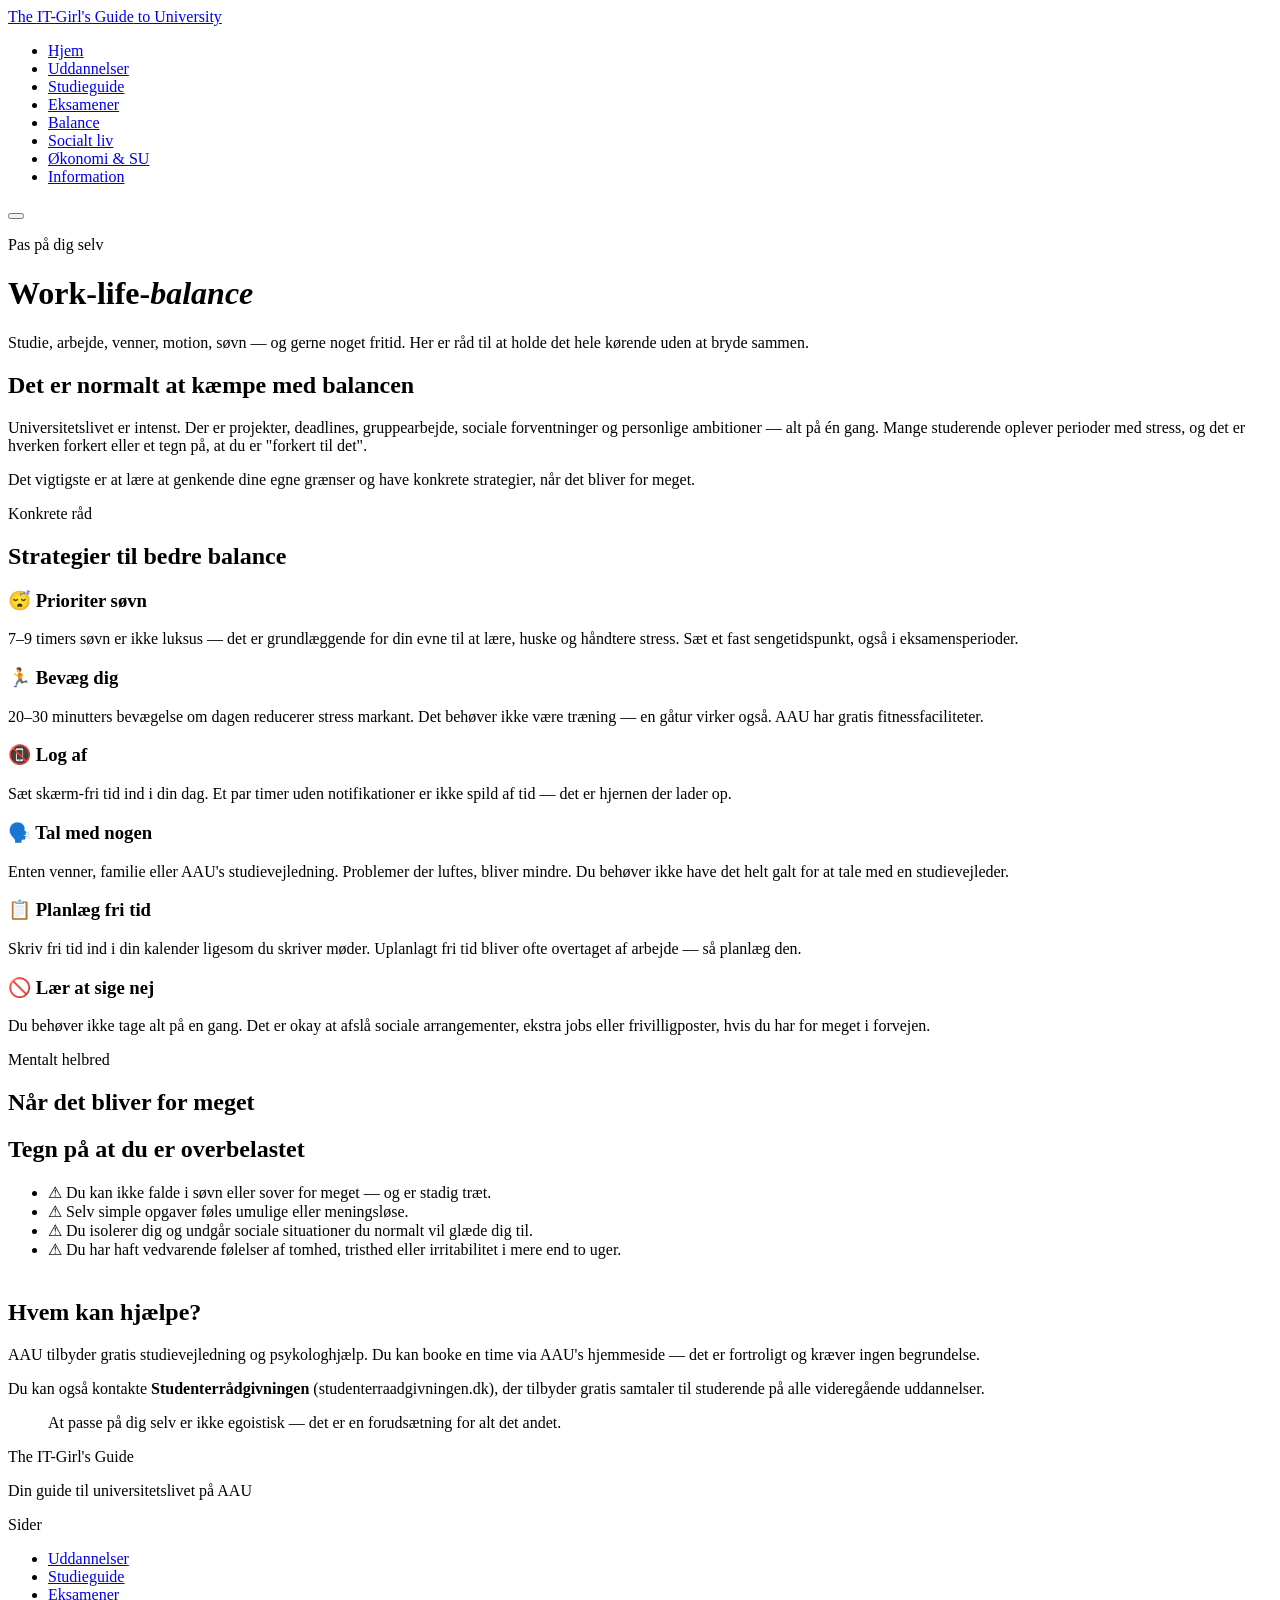
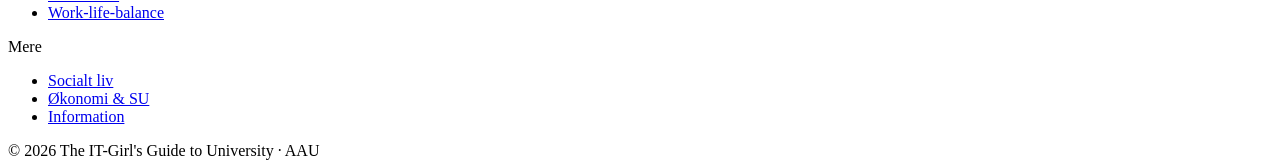
==== balance.html @ a42a9e73 "Tilføj alle 8 HTML-sider Tilføjer forsiden og alle undersider til IT-Girl's Guide projektet. CSS-fi" ====
<!DOCTYPE html>
<html lang="da">
<head>
  <meta charset="UTF-8" />
  <meta name="viewport" content="width=device-width, initial-scale=1.0" />
  <title>Work-Life-Balance – The IT-Girl's Guide</title>
  <link rel="stylesheet" href="css/global.css" />
  <link rel="stylesheet" href="css/theme.css" />
</head>
<body>

  <nav class="navbar">
    <a href="index.html" class="navbar__logo">
      The <span>IT-Girl's Guide</span> to University
    </a>
    <ul class="navbar__menu" id="navMenu">
      <li><a href="index.html">Hjem</a></li>
      <li><a href="educations.html">Uddannelser</a></li>
      <li><a href="study-tips.html">Studieguide</a></li>
      <li><a href="exams.html">Eksamener</a></li>
      <li><a href="balance.html" class="active">Balance</a></li>
      <li><a href="social-life.html">Socialt liv</a></li>
      <li><a href="economy.html">Økonomi & SU</a></li>
      <li><a href="information.html">Information</a></li>
    </ul>
    <button class="navbar__hamburger" id="hamburger" aria-label="Åbn menu">
      <span></span><span></span><span></span>
    </button>
  </nav>

  <div class="page-wrapper">

    <header class="page-header page-header--dark">
      <p class="page-header__eyebrow">Pas på dig selv</p>
      <h1 class="page-header__title">Work-life-<em>balance</em></h1>
      <p class="page-header__text">
        Studie, arbejde, venner, motion, søvn — og gerne noget fritid. Her er råd til at holde det hele kørende uden at bryde sammen.
      </p>
    </header>

    <!-- INTRO -->
    <section class="section section--light">
      <div class="content-block">
        <h2>Det er normalt at kæmpe med balancen</h2>
        <p>
          Universitetslivet er intenst. Der er projekter, deadlines, gruppearbejde, sociale forventninger og personlige ambitioner — alt på én gang. Mange studerende oplever perioder med stress, og det er hverken forkert eller et tegn på, at du er "forkert til det".
        </p>
        <p>
          Det vigtigste er at lære at genkende dine egne grænser og have konkrete strategier, når det bliver for meget.
        </p>
      </div>
    </section>

    <!-- STRATEGIER -->
    <section class="section">
      <div class="section__header">
        <p class="section__eyebrow">Konkrete råd</p>
        <h2 class="section__title">Strategier til bedre balance</h2>
      </div>
      <div class="info-grid">
        <div class="info-card">
          <h3>😴 Prioriter søvn</h3>
          <p>7–9 timers søvn er ikke luksus — det er grundlæggende for din evne til at lære, huske og håndtere stress. Sæt et fast sengetidspunkt, også i eksamensperioder.</p>
        </div>
        <div class="info-card">
          <h3>🏃 Bevæg dig</h3>
          <p>20–30 minutters bevægelse om dagen reducerer stress markant. Det behøver ikke være træning — en gåtur virker også. AAU har gratis fitnessfaciliteter.</p>
        </div>
        <div class="info-card">
          <h3>📵 Log af</h3>
          <p>Sæt skærm-fri tid ind i din dag. Et par timer uden notifikationer er ikke spild af tid — det er hjernen der lader op.</p>
        </div>
        <div class="info-card">
          <h3>🗣️ Tal med nogen</h3>
          <p>Enten venner, familie eller AAU's studievejledning. Problemer der luftes, bliver mindre. Du behøver ikke have det helt galt for at tale med en studievejleder.</p>
        </div>
        <div class="info-card">
          <h3>📋 Planlæg fri tid</h3>
          <p>Skriv fri tid ind i din kalender ligesom du skriver møder. Uplanlagt fri tid bliver ofte overtaget af arbejde — så planlæg den.</p>
        </div>
        <div class="info-card">
          <h3>🚫 Lær at sige nej</h3>
          <p>Du behøver ikke tage alt på en gang. Det er okay at afslå sociale arrangementer, ekstra jobs eller frivilligposter, hvis du har for meget i forvejen.</p>
        </div>
      </div>
    </section>

    <!-- MENTALT HELBRED -->
    <section class="section section--light">
      <div class="section__header">
        <p class="section__eyebrow">Mentalt helbred</p>
        <h2 class="section__title">Når det bliver for meget</h2>
      </div>
      <div class="content-block" style="padding-top: 0; margin-top: 0;">
        <h2>Tegn på at du er overbelastet</h2>
        <ul class="tip-list">
          <li>
            <span class="tip-number">⚠</span>
            <span class="tip-text">Du kan ikke falde i søvn eller sover for meget — og er stadig træt.</span>
          </li>
          <li>
            <span class="tip-number">⚠</span>
            <span class="tip-text">Selv simple opgaver føles umulige eller meningsløse.</span>
          </li>
          <li>
            <span class="tip-number">⚠</span>
            <span class="tip-text">Du isolerer dig og undgår sociale situationer du normalt vil glæde dig til.</span>
          </li>
          <li>
            <span class="tip-number">⚠</span>
            <span class="tip-text">Du har haft vedvarende følelser af tomhed, tristhed eller irritabilitet i mere end to uger.</span>
          </li>
        </ul>

        <h2 style="margin-top: 2.5rem;">Hvem kan hjælpe?</h2>
        <p>AAU tilbyder gratis studievejledning og psykologhjælp. Du kan booke en time via AAU's hjemmeside — det er fortroligt og kræver ingen begrundelse.</p>
        <p>Du kan også kontakte <strong>Studenterrådgivningen</strong> (studenterraadgivningen.dk), der tilbyder gratis samtaler til studerende på alle videregående uddannelser.</p>
      </div>
    </section>

    <!-- QUOTE -->
    <section class="quote-section">
      <blockquote>
        At passe på dig selv er ikke egoistisk — det er en forudsætning for alt det andet.
      </blockquote>
    </section>

    <footer class="footer">
      <div>
        <div class="footer__brand">The IT-Girl's Guide</div>
        <p class="footer__tagline">Din guide til universitetslivet på AAU</p>
      </div>
      <div>
        <p class="footer__heading">Sider</p>
        <ul class="footer__links">
          <li><a href="educations.html">Uddannelser</a></li>
          <li><a href="study-tips.html">Studieguide</a></li>
          <li><a href="exams.html">Eksamener</a></li>
          <li><a href="balance.html">Work-life-balance</a></li>
        </ul>
      </div>
      <div>
        <p class="footer__heading">Mere</p>
        <ul class="footer__links">
          <li><a href="social-life.html">Socialt liv</a></li>
          <li><a href="economy.html">Økonomi & SU</a></li>
          <li><a href="information.html">Information</a></li>
        </ul>
      </div>
    </footer>
    <div class="footer__bottom">© 2026 The IT-Girl's Guide to University · AAU</div>

  </div>

  <script>
    document.getElementById('hamburger').addEventListener('click', function() {
      document.getElementById('navMenu').classList.toggle('is-open');
    });
  </script>
</body>
</html>
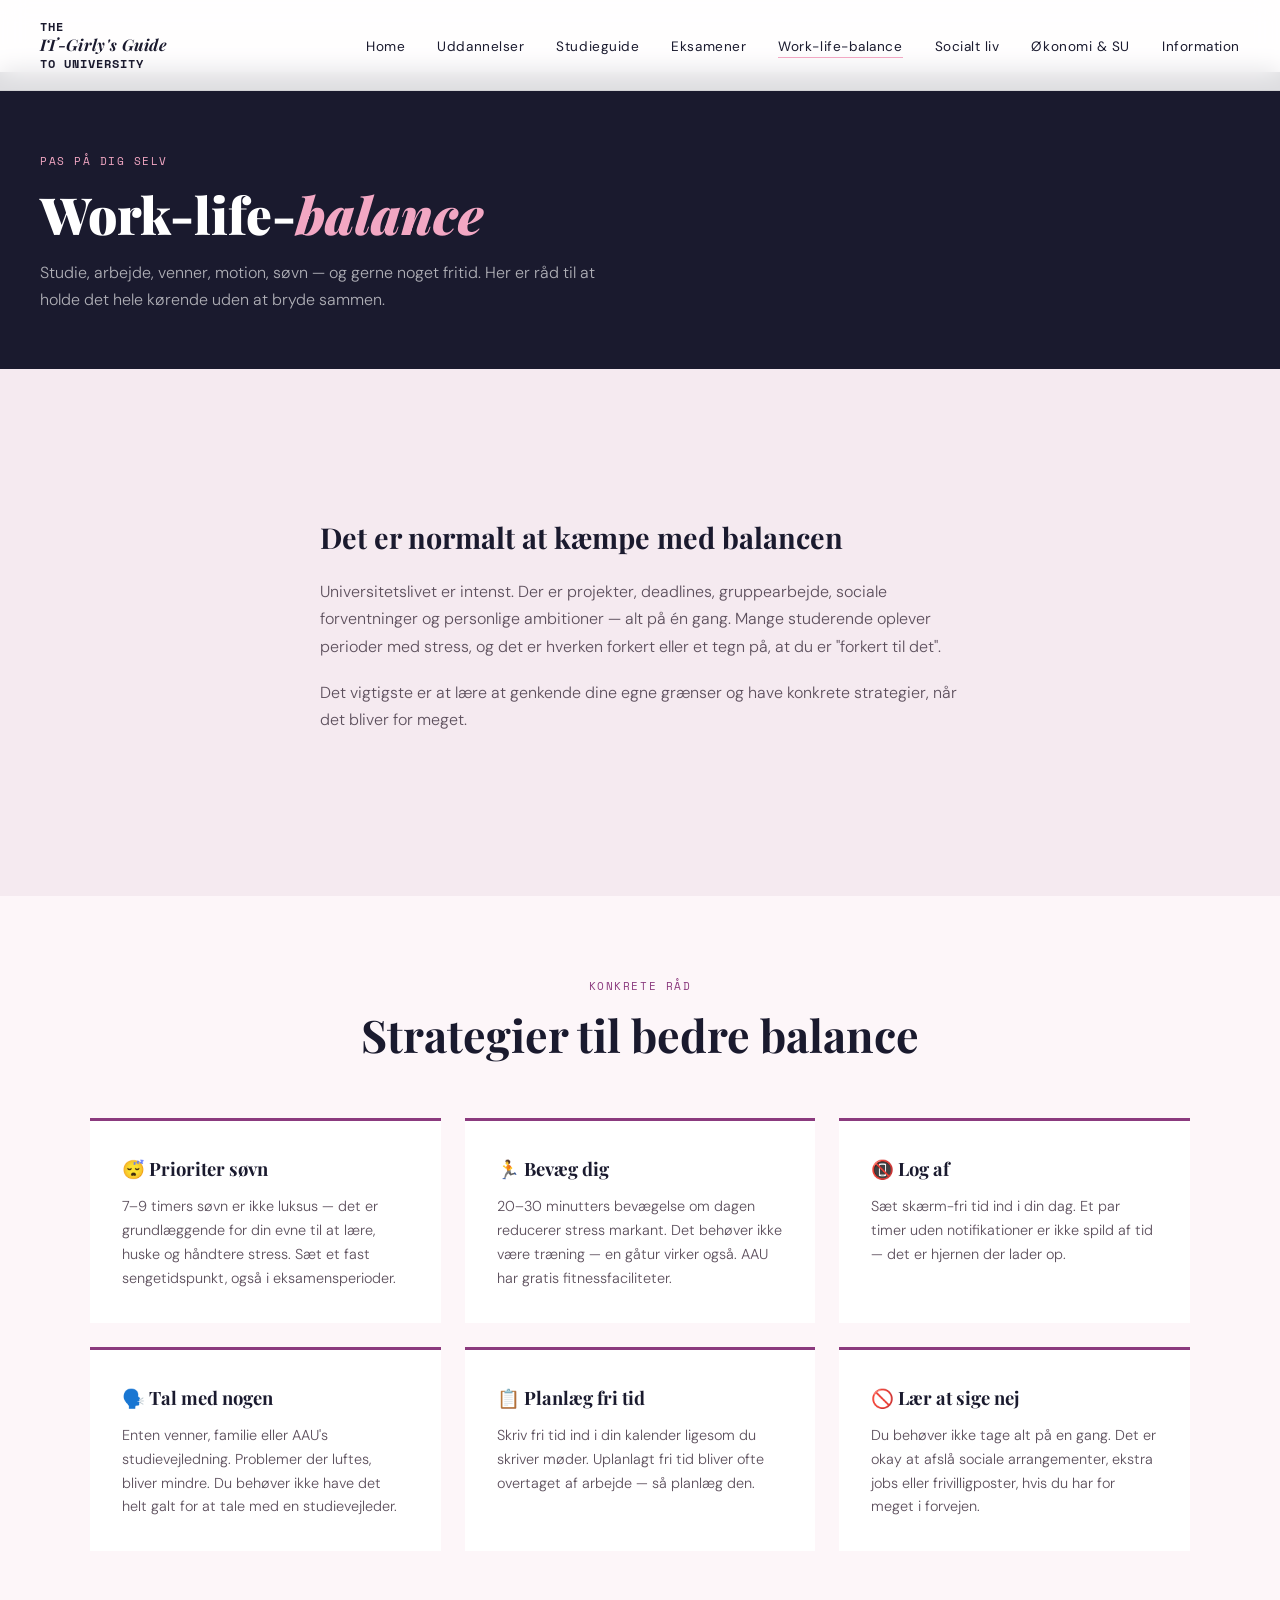
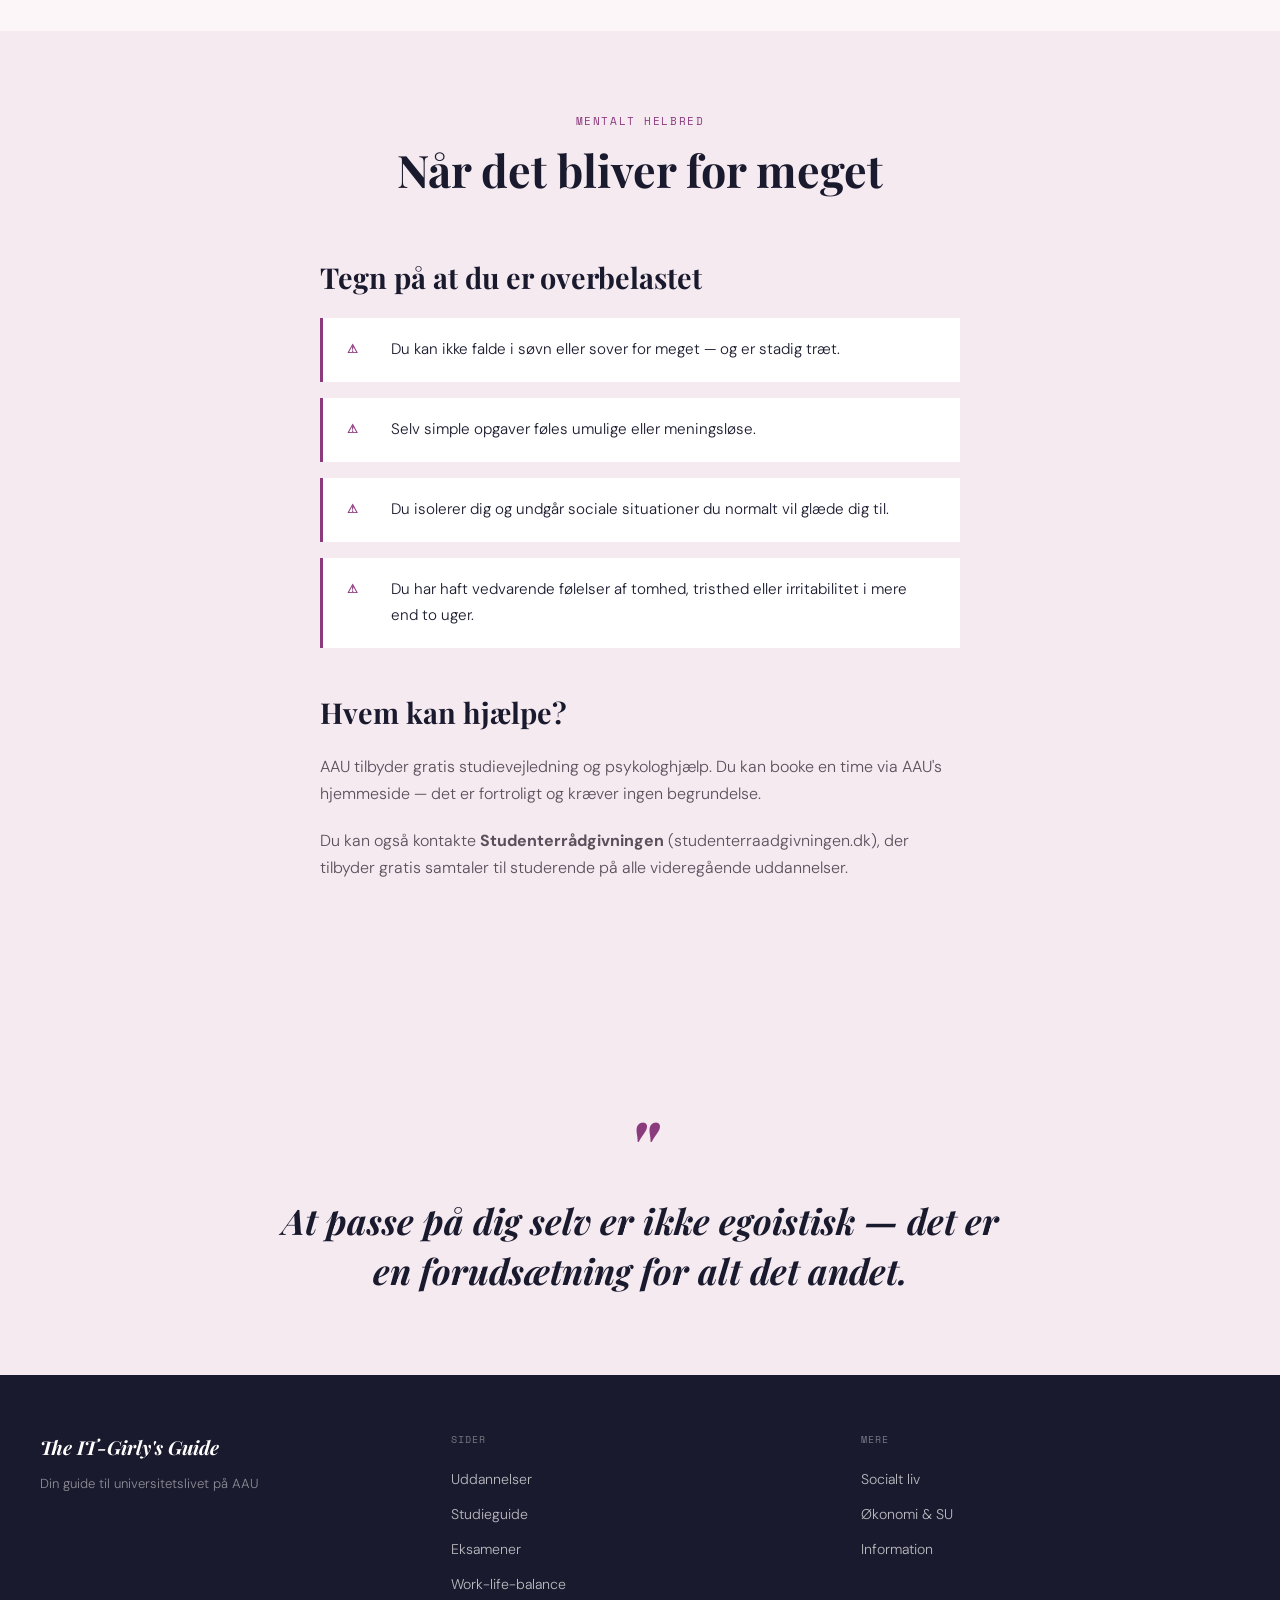
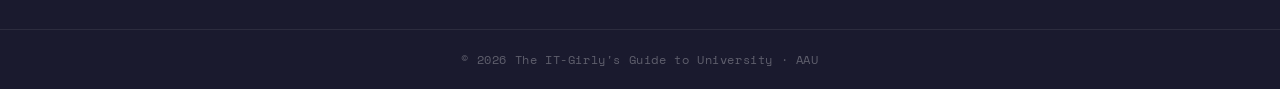
==== commit 8ec705bd: "Update balance.html" ====
--- a/balance.html
+++ b/balance.html
@@ -3,7 +3,7 @@
 <head>
   <meta charset="UTF-8" />
   <meta name="viewport" content="width=device-width, initial-scale=1.0" />
-  <title>Work-Life-Balance – The IT-Girl's Guide</title>
+  <title>Work-Life-Balance – The IT-Girly's Guide</title>
   <link rel="stylesheet" href="css/global.css" />
   <link rel="stylesheet" href="css/theme.css" />
 </head>
@@ -11,14 +11,14 @@
 
   <nav class="navbar">
     <a href="index.html" class="navbar__logo">
-      The <span>IT-Girl's Guide</span> to University
+      The <span>IT-Girly's Guide</span> to University
     </a>
     <ul class="navbar__menu" id="navMenu">
-      <li><a href="index.html">Hjem</a></li>
+      <li><a href="index.html">Home</a></li>
       <li><a href="educations.html">Uddannelser</a></li>
       <li><a href="study-tips.html">Studieguide</a></li>
       <li><a href="exams.html">Eksamener</a></li>
-      <li><a href="balance.html" class="active">Balance</a></li>
+      <li><a href="balance.html" class="active">Work-life-balance</a></li>
       <li><a href="social-life.html">Socialt liv</a></li>
       <li><a href="economy.html">Økonomi & SU</a></li>
       <li><a href="information.html">Information</a></li>
@@ -127,7 +127,7 @@
 
     <footer class="footer">
       <div>
-        <div class="footer__brand">The IT-Girl's Guide</div>
+        <div class="footer__brand">The IT-Girly's Guide</div>
         <p class="footer__tagline">Din guide til universitetslivet på AAU</p>
       </div>
       <div>
@@ -148,7 +148,7 @@
         </ul>
       </div>
     </footer>
-    <div class="footer__bottom">© 2026 The IT-Girl's Guide to University · AAU</div>
+    <div class="footer__bottom">© 2026 The IT-Girly's Guide to University · AAU</div>
 
   </div>
 
--- a/css/global.css
+++ b/css/global.css
@@ -0,0 +1,601 @@
+/* ============================================
+   GLOBAL.CSS â€“ Layout, Navigation, Structure
+   IT-Girl's Guide to University
+   ============================================ */
+
+@import url('https://fonts.googleapis.com/css2?family=Playfair+Display:ital,wght@0,700;0,900;1,700&family=DM+Sans:wght@300;400;500&family=Space+Mono:wght@400;700&display=swap');
+
+/* ---------- CSS Reset ---------- */
+*, *::before, *::after {
+  box-sizing: border-box;
+  margin: 0;
+  padding: 0;
+}
+
+html {
+  scroll-behavior: smooth;
+}
+
+body {
+  font-family: 'DM Sans', sans-serif;
+  font-weight: 300;
+  line-height: 1.7;
+  color: var(--color-dark);
+  background-color: var(--color-bg);
+  overflow-x: hidden;
+}
+
+img {
+  max-width: 100%;
+  display: block;
+}
+
+a {
+  text-decoration: none;
+  color: inherit;
+}
+
+ul {
+  list-style: none;
+}
+
+/* ---------- NAVIGATION ---------- */
+.navbar {
+  position: fixed;
+  top: 0;
+  left: 0;
+  width: 100%;
+  z-index: 1000;
+  display: flex;
+  justify-content: space-between;
+  align-items: center;
+  padding: 1.2rem 2.5rem;
+  background: rgba(255, 255, 255, 0.85);
+  backdrop-filter: blur(12px);
+  -webkit-backdrop-filter: blur(12px);
+  border-bottom: 1px solid rgba(0,0,0,0.06);
+  transition: background 0.3s ease;
+}
+
+.navbar__logo {
+  font-family: 'Space Mono', monospace;
+  font-size: 0.75rem;
+  font-weight: 700;
+  letter-spacing: 0.08em;
+  text-transform: uppercase;
+  color: var(--color-dark);
+  line-height: 1.3;
+  max-width: 160px;
+}
+
+.navbar__logo span {
+  display: block;
+  font-style: italic;
+  font-family: 'Playfair Display', serif;
+  font-size: 1rem;
+  font-weight: 700;
+  letter-spacing: 0.02em;
+  text-transform: none;
+}
+
+.navbar__menu {
+  display: flex;
+  gap: 2rem;
+  align-items: center;
+}
+
+.navbar__menu a {
+  font-family: 'DM Sans', sans-serif;
+  font-size: 0.85rem;
+  font-weight: 400;
+  letter-spacing: 0.04em;
+  color: var(--color-dark);
+  transition: color 0.2s ease;
+  position: relative;
+}
+
+.navbar__menu a::after {
+  content: '';
+  position: absolute;
+  bottom: -3px;
+  left: 0;
+  width: 0;
+  height: 1px;
+  background: var(--color-accent);
+  transition: width 0.25s ease;
+}
+
+.navbar__menu a:hover::after,
+.navbar__menu a.active::after {
+  width: 100%;
+}
+
+.navbar__menu a:hover {
+  color: var(--color-accent-dark);
+}
+
+/* Hamburger â€“ mobil */
+.navbar__hamburger {
+  display: none;
+  flex-direction: column;
+  gap: 5px;
+  cursor: pointer;
+  background: none;
+  border: none;
+  padding: 4px;
+}
+
+.navbar__hamburger span {
+  display: block;
+  width: 24px;
+  height: 2px;
+  background: var(--color-dark);
+  transition: all 0.3s ease;
+}
+
+/* ---------- PAGE WRAPPER ---------- */
+.page-wrapper {
+  padding-top: 72px; /* hÃ¸jde af navbar */
+}
+
+/* ---------- HERO SECTION ---------- */
+.hero {
+  min-height: 90vh;
+  display: grid;
+  grid-template-columns: 1fr 1fr;
+  align-items: center;
+  padding: 5rem 2.5rem 4rem;
+  gap: 3rem;
+}
+
+.hero__content {
+  max-width: 540px;
+}
+
+.hero__eyebrow {
+  font-family: 'Space Mono', monospace;
+  font-size: 0.7rem;
+  letter-spacing: 0.12em;
+  text-transform: uppercase;
+  color: var(--color-accent-dark);
+  margin-bottom: 1.2rem;
+}
+
+.hero__title {
+  font-family: 'Playfair Display', serif;
+  font-size: clamp(2.8rem, 5vw, 4.5rem);
+  font-weight: 900;
+  line-height: 1.1;
+  color: var(--color-dark);
+  margin-bottom: 1.5rem;
+}
+
+.hero__title em {
+  font-style: italic;
+  color: var(--color-accent-dark);
+}
+
+.hero__text {
+  font-size: 1rem;
+  color: var(--color-text-muted);
+  margin-bottom: 2.5rem;
+  max-width: 420px;
+}
+
+.hero__image {
+  position: relative;
+  display: flex;
+  justify-content: center;
+  align-items: center;
+}
+
+/* ---------- SECTION LAYOUTS ---------- */
+.section {
+  padding: 5rem 2.5rem;
+}
+
+.section--light {
+  background: var(--color-bg-light);
+}
+
+.section--dark {
+  background: var(--color-dark);
+  color: white;
+}
+
+.section--accent {
+  background: var(--color-accent);
+}
+
+.section__header {
+  text-align: center;
+  margin-bottom: 3.5rem;
+}
+
+.section__eyebrow {
+  font-family: 'Space Mono', monospace;
+  font-size: 0.7rem;
+  letter-spacing: 0.14em;
+  text-transform: uppercase;
+  color: var(--color-accent-dark);
+  margin-bottom: 0.8rem;
+}
+
+.section--dark .section__eyebrow {
+  color: var(--color-accent);
+}
+
+.section__title {
+  font-family: 'Playfair Display', serif;
+  font-size: clamp(2rem, 3.5vw, 3rem);
+  font-weight: 700;
+  line-height: 1.2;
+}
+
+.section__subtitle {
+  margin-top: 0.8rem;
+  color: var(--color-text-muted);
+  font-size: 1rem;
+  max-width: 560px;
+  margin-inline: auto;
+}
+
+.section--dark .section__subtitle {
+  color: rgba(255,255,255,0.65);
+}
+
+/* ---------- CARDS GRID ---------- */
+.cards-grid {
+  display: grid;
+  grid-template-columns: repeat(3, 1fr);
+  gap: 1.5rem;
+  max-width: 1100px;
+  margin: 0 auto;
+}
+
+.card {
+  background: white;
+  border-radius: 2px;
+  overflow: hidden;
+  transition: transform 0.25s ease, box-shadow 0.25s ease;
+}
+
+.card:hover {
+  transform: translateY(-5px);
+  box-shadow: 0 16px 40px rgba(0,0,0,0.1);
+}
+
+.card__image {
+  width: 100%;
+  aspect-ratio: 4/3;
+  object-fit: cover;
+  background: var(--color-bg-light);
+}
+
+.card__body {
+  padding: 1.4rem;
+}
+
+.card__title {
+  font-family: 'Playfair Display', serif;
+  font-size: 1.1rem;
+  font-weight: 700;
+  margin-bottom: 0.6rem;
+  color: var(--color-dark);
+}
+
+.card__text {
+  font-size: 0.88rem;
+  color: var(--color-text-muted);
+  line-height: 1.6;
+  margin-bottom: 1.2rem;
+}
+
+/* ---------- SPLIT SECTION ---------- */
+.split-section {
+  display: grid;
+  grid-template-columns: 1fr 1fr;
+  min-height: 500px;
+}
+
+.split-section__text {
+  padding: 5rem 4rem;
+  display: flex;
+  flex-direction: column;
+  justify-content: center;
+}
+
+.split-section__image {
+  background: var(--color-bg-light);
+  overflow: hidden;
+}
+
+.split-section__image img {
+  width: 100%;
+  height: 100%;
+  object-fit: cover;
+}
+
+/* ---------- CONTENT SECTION (undersider) ---------- */
+.content-block {
+  max-width: 720px;
+  margin: 0 auto;
+  padding: 4rem 2.5rem;
+}
+
+.content-block h2 {
+  font-family: 'Playfair Display', serif;
+  font-size: 1.8rem;
+  font-weight: 700;
+  margin-bottom: 1rem;
+  color: var(--color-dark);
+}
+
+.content-block p {
+  color: var(--color-text-muted);
+  margin-bottom: 1.2rem;
+}
+
+/* ---------- TIP LIST ---------- */
+.tip-list {
+  list-style: none;
+  display: flex;
+  flex-direction: column;
+  gap: 1rem;
+}
+
+.tip-list li {
+  display: flex;
+  gap: 1rem;
+  align-items: flex-start;
+  padding: 1.2rem 1.5rem;
+  background: white;
+  border-left: 3px solid var(--color-accent-dark);
+}
+
+.tip-list li .tip-number {
+  font-family: 'Space Mono', monospace;
+  font-size: 0.75rem;
+  font-weight: 700;
+  color: var(--color-accent-dark);
+  min-width: 28px;
+  margin-top: 2px;
+}
+
+.tip-list li .tip-text {
+  font-size: 0.95rem;
+  color: var(--color-dark);
+}
+
+/* ---------- INFO CARDS GRID (undersider) ---------- */
+.info-grid {
+  display: grid;
+  grid-template-columns: repeat(auto-fit, minmax(280px, 1fr));
+  gap: 1.5rem;
+  max-width: 1100px;
+  margin: 0 auto;
+}
+
+.info-card {
+  padding: 2rem;
+  background: white;
+  border-top: 3px solid var(--color-accent-dark);
+}
+
+.info-card h3 {
+  font-family: 'Playfair Display', serif;
+  font-size: 1.15rem;
+  font-weight: 700;
+  margin-bottom: 0.7rem;
+  color: var(--color-dark);
+}
+
+.info-card p {
+  font-size: 0.9rem;
+  color: var(--color-text-muted);
+  line-height: 1.65;
+}
+
+/* ---------- BUTTONS ---------- */
+.btn {
+  display: inline-block;
+  padding: 0.85rem 2.2rem;
+  font-family: 'DM Sans', sans-serif;
+  font-size: 0.85rem;
+  font-weight: 500;
+  letter-spacing: 0.04em;
+  cursor: pointer;
+  border: none;
+  transition: all 0.22s ease;
+  text-decoration: none;
+}
+
+.btn--dark {
+  background: var(--color-dark);
+  color: white;
+}
+
+.btn--dark:hover {
+  background: #1a1a2e;
+  transform: translateY(-1px);
+}
+
+.btn--outline {
+  background: transparent;
+  color: var(--color-dark);
+  border: 1.5px solid var(--color-dark);
+}
+
+.btn--outline:hover {
+  background: var(--color-dark);
+  color: white;
+}
+
+.btn--accent {
+  background: var(--color-accent-dark);
+  color: white;
+}
+
+.btn--accent:hover {
+  filter: brightness(1.1);
+  transform: translateY(-1px);
+}
+
+/* ---------- FOOTER ---------- */
+.footer {
+  background: var(--color-dark);
+  color: white;
+  padding: 3.5rem 2.5rem 2rem;
+  display: grid;
+  grid-template-columns: 1fr 1fr 1fr;
+  gap: 2rem;
+}
+
+.footer__brand {
+  font-family: 'Playfair Display', serif;
+  font-size: 1.2rem;
+  font-weight: 700;
+  font-style: italic;
+  margin-bottom: 0.6rem;
+}
+
+.footer__tagline {
+  font-size: 0.82rem;
+  color: rgba(255,255,255,0.5);
+}
+
+.footer__heading {
+  font-family: 'Space Mono', monospace;
+  font-size: 0.65rem;
+  letter-spacing: 0.1em;
+  text-transform: uppercase;
+  color: rgba(255,255,255,0.4);
+  margin-bottom: 1rem;
+}
+
+.footer__links {
+  display: flex;
+  flex-direction: column;
+  gap: 0.5rem;
+}
+
+.footer__links a {
+  font-size: 0.88rem;
+  color: rgba(255,255,255,0.7);
+  transition: color 0.2s ease;
+}
+
+.footer__links a:hover {
+  color: var(--color-accent);
+}
+
+.footer__bottom {
+  background: var(--color-dark);
+  border-top: 1px solid rgba(255,255,255,0.08);
+  text-align: center;
+  padding: 1.2rem 2.5rem;
+  font-size: 0.75rem;
+  color: rgba(255,255,255,0.3);
+  font-family: 'Space Mono', monospace;
+  letter-spacing: 0.05em;
+}
+
+/* ---------- PAGE HEADER (undersider) ---------- */
+.page-header {
+  padding: 5rem 2.5rem 3.5rem;
+  background: var(--color-dark);
+  color: white;
+}
+
+.page-header__eyebrow {
+  font-family: 'Space Mono', monospace;
+  font-size: 0.68rem;
+  letter-spacing: 0.14em;
+  text-transform: uppercase;
+  color: var(--color-accent);
+  margin-bottom: 1rem;
+}
+
+.page-header__title {
+  font-family: 'Playfair Display', serif;
+  font-size: clamp(2.2rem, 4vw, 3.5rem);
+  font-weight: 900;
+  line-height: 1.1;
+  margin-bottom: 1rem;
+}
+
+.page-header__title em {
+  font-style: italic;
+  color: var(--color-accent);
+}
+
+.page-header__text {
+  font-size: 1rem;
+  color: rgba(255,255,255,0.65);
+  max-width: 560px;
+}
+
+/* ---------- RESPONSIVE ---------- */
+@media (max-width: 900px) {
+  .hero {
+    grid-template-columns: 1fr;
+    min-height: auto;
+    padding: 4rem 1.5rem 3rem;
+  }
+  .hero__image { display: none; }
+
+  .cards-grid {
+    grid-template-columns: 1fr 1fr;
+  }
+
+  .split-section {
+    grid-template-columns: 1fr;
+  }
+
+  .split-section__image {
+    min-height: 280px;
+  }
+
+  .footer {
+    grid-template-columns: 1fr;
+  }
+}
+
+@media (max-width: 640px) {
+  .navbar__menu {
+    display: none;
+    flex-direction: column;
+    position: absolute;
+    top: 100%;
+    left: 0;
+    width: 100%;
+    background: white;
+    padding: 1.5rem 2.5rem;
+    border-bottom: 1px solid rgba(0,0,0,0.06);
+    gap: 1.2rem;
+  }
+
+  .navbar__menu.is-open {
+    display: flex;
+  }
+
+  .navbar__hamburger {
+    display: flex;
+  }
+
+  .cards-grid {
+    grid-template-columns: 1fr;
+  }
+
+  .section {
+    padding: 3.5rem 1.5rem;
+  }
+
+  .content-block {
+    padding: 3rem 1.5rem;
+  }
+
+  .split-section__text {
+    padding: 3rem 1.5rem;
+  }
+}
--- a/css/theme.css
+++ b/css/theme.css
@@ -0,0 +1,329 @@
+/* ============================================
+   THEME.CSS â€“ Farver, Typografi, Visuel Identitet
+   IT-Girl's Guide to University
+   ============================================ */
+
+/* ---------- CSS Variabler / Color Palette ---------- */
+:root {
+  /* PrimÃ¦re farver */
+  --color-bg:           #fdf6f9;       /* Meget lys blush â€“ sidens baggrund */
+  --color-bg-light:     #f5eaf0;       /* Lys rosa sektion */
+  --color-dark:         #1a1a2e;       /* Navy/mÃ¸rk â€“ tekst og footer */
+
+  /* Accent â€“ lilla/pink */
+  --color-accent:       #f2a7c3;       /* Lys pink â€“ highlights */
+  --color-accent-mid:   #c97fb5;       /* Medium lilla-pink */
+  --color-accent-dark:  #8b3a7e;       /* Dyb lilla â€“ CTA, links, borders */
+
+  /* Tekst */
+  --color-text-muted:   #5c4f5c;       /* BlÃ¸d lilla-grÃ¥ til brÃ¸dtekst */
+
+  /* Ekstra */
+  --color-white:        #ffffff;
+  --color-star:         #f2a7c3;
+}
+
+/* ---------- Forside-specifik Hero styling ---------- */
+.hero--home {
+  background: var(--color-bg);
+  position: relative;
+  overflow: hidden;
+}
+
+/* Subtil grid-baggrund som i Figma-designet */
+.hero--home::before {
+  content: '';
+  position: absolute;
+  inset: 0;
+  background-image:
+    linear-gradient(rgba(194, 127, 181, 0.07) 1px, transparent 1px),
+    linear-gradient(90deg, rgba(194, 127, 181, 0.07) 1px, transparent 1px);
+  background-size: 32px 32px;
+  pointer-events: none;
+}
+
+/* BlÃ¸d lysblob bag hero-tekst */
+.hero--home::after {
+  content: '';
+  position: absolute;
+  top: -10%;
+  right: -5%;
+  width: 55%;
+  height: 80%;
+  background: radial-gradient(ellipse at center, rgba(242,167,195,0.35) 0%, transparent 70%);
+  pointer-events: none;
+}
+
+/* ---------- Floating stjerner-dekoration ---------- */
+.hero__stars {
+  position: relative;
+  width: 100%;
+  height: 100%;
+  min-height: 400px;
+}
+ 
+.star {
+  position: absolute;
+  border-radius: 50%;
+  animation: float 4s ease-in-out infinite;
+}
+ 
+.star--1  { width: 60px;  height: 60px;  top: 10%; right: 15%; background: var(--color-accent);     animation-delay: 0s;    opacity: 0.9; border-radius: 40% 60% 55% 45% / 50% 40% 60% 50%; }
+.star--2  { width: 42px;  height: 42px;  top: 25%; right: 35%; background: #d4a5c9;                 animation-delay: 0.8s;  opacity: 0.7; border-radius: 50%; }
+.star--3  { width: 80px;  height: 80px;  top: 40%; right: 8%;  background: var(--color-accent-mid); animation-delay: 1.5s;  opacity: 0.6; border-radius: 30% 70% 60% 40% / 60% 30% 70% 40%; }
+.star--4  { width: 28px;  height: 28px;  top: 60%; right: 30%; background: #c0d0e8;                 animation-delay: 2.0s;  opacity: 0.8; border-radius: 50%; }
+.star--5  { width: 50px;  height: 50px;  top: 70%; right: 50%; background: var(--color-accent);     animation-delay: 0.5s;  opacity: 0.5; border-radius: 60% 40% 50% 50% / 40% 60% 40% 60%; }
+.star--6  { width: 35px;  height: 35px;  top: 15%; right: 55%; background: #d4bce8;                 animation-delay: 1.2s;  opacity: 0.6; border-radius: 50%; }
+
+@keyframes float {
+  0%, 100% { transform: translateY(0px) rotate(0deg); }
+  50%       { transform: translateY(-18px) rotate(8deg); }
+}
+
+/* ---------- Tips-sektion (forside) â€“ pink baggrund ---------- */
+.tips-section {
+  background: var(--color-accent);
+  padding: 5rem 2.5rem;
+}
+
+.tips-section .section__eyebrow {
+  color: var(--color-dark);
+}
+
+.tips-section .section__title {
+  color: var(--color-dark);
+}
+
+.tips-section .section__subtitle {
+  color: rgba(26,26,46,0.7);
+}
+
+/* Card styling i pink sektion */
+.tips-section .card {
+  background: white;
+  border-radius: 4px;
+}
+
+.tips-section .card__image-placeholder {
+  width: 100%;
+  aspect-ratio: 4/3;
+  background: var(--color-bg-light);
+  display: flex;
+  align-items: center;
+  justify-content: center;
+  font-family: 'Space Mono', monospace;
+  font-size: 0.65rem;
+  color: var(--color-accent-mid);
+  letter-spacing: 0.08em;
+  text-transform: uppercase;
+}
+
+/* ---------- Uddannelse-split sektion (forside) ---------- */
+.edu-split {
+  display: grid;
+  grid-template-columns: 1fr 1fr;
+}
+
+.edu-split__text {
+  background: var(--color-bg);
+  padding: 5rem 4rem;
+  display: flex;
+  flex-direction: column;
+  justify-content: center;
+}
+
+.edu-split__image {
+  background: var(--color-dark);
+  display: flex;
+  align-items: center;
+  justify-content: center;
+  min-height: 400px;
+  position: relative;
+  overflow: hidden;
+}
+
+/* Disco-bold dekorativt element */
+.edu-split__image::after {
+  content: 'âœ¦';
+  font-size: 14rem;
+  color: rgba(242,167,195,0.15);
+  position: absolute;
+  line-height: 1;
+}
+
+/* ---------- CTA / Quote sektion ---------- */
+.quote-section {
+  background: var(--color-bg-light);
+  padding: 5rem 2.5rem;
+  text-align: center;
+}
+
+.quote-section blockquote {
+  max-width: 720px;
+  margin: 0 auto;
+  font-family: 'Playfair Display', serif;
+  font-size: clamp(1.5rem, 3vw, 2.2rem);
+  font-weight: 700;
+  font-style: italic;
+  line-height: 1.4;
+  color: var(--color-dark);
+}
+
+.quote-section blockquote::before {
+  content: '"';
+  display: block;
+  font-size: 5rem;
+  line-height: 0.6;
+  color: var(--color-accent-dark);
+  margin-bottom: 1.5rem;
+}
+
+/* ---------- Undersider â€“ page-header varianter ---------- */
+.page-header--pink {
+  background: linear-gradient(135deg, var(--color-accent-dark) 0%, var(--color-accent-mid) 100%);
+}
+
+.page-header--dark {
+  background: var(--color-dark);
+}
+
+/* ---------- Eksamens survival kort-styling ---------- */
+.survival-badge {
+  display: inline-block;
+  padding: 0.4rem 1rem;
+  background: var(--color-accent-dark);
+  color: white;
+  font-family: 'Space Mono', monospace;
+  font-size: 0.65rem;
+  letter-spacing: 0.1em;
+  text-transform: uppercase;
+  margin-bottom: 1rem;
+}
+
+/* ---------- Ã˜konomi-tabel ---------- */
+.economy-table {
+  width: 100%;
+  border-collapse: collapse;
+  margin: 2rem 0;
+  font-size: 0.9rem;
+}
+
+.economy-table th {
+  background: var(--color-dark);
+  color: white;
+  padding: 0.9rem 1.2rem;
+  text-align: left;
+  font-family: 'Space Mono', monospace;
+  font-size: 0.7rem;
+  letter-spacing: 0.08em;
+  text-transform: uppercase;
+}
+
+.economy-table td {
+  padding: 0.85rem 1.2rem;
+  border-bottom: 1px solid var(--color-bg-light);
+  color: var(--color-dark);
+}
+
+.economy-table tr:nth-child(even) td {
+  background: var(--color-bg);
+}
+
+.economy-table tr:hover td {
+  background: var(--color-bg-light);
+}
+
+/* ---------- Social forenings-grid ---------- */
+.clubs-grid {
+  display: grid;
+  grid-template-columns: repeat(3, 1fr);
+  gap: 1px;
+  background: var(--color-bg-light);
+  border: 1px solid var(--color-bg-light);
+}
+
+.club-card {
+  background: white;
+  padding: 2rem;
+  transition: background 0.2s ease;
+}
+
+.club-card:hover {
+  background: var(--color-bg);
+}
+
+.club-card__emoji {
+  font-size: 2rem;
+  margin-bottom: 0.8rem;
+}
+
+.club-card__name {
+  font-family: 'Playfair Display', serif;
+  font-size: 1rem;
+  font-weight: 700;
+  color: var(--color-dark);
+  margin-bottom: 0.5rem;
+}
+
+.club-card__desc {
+  font-size: 0.85rem;
+  color: var(--color-text-muted);
+  line-height: 1.6;
+}
+
+/* ---------- App / Info links (information.html) ---------- */
+.link-card {
+  display: flex;
+  align-items: flex-start;
+  gap: 1.2rem;
+  padding: 1.5rem;
+  background: white;
+  border-bottom: 1px solid var(--color-bg-light);
+  transition: background 0.2s ease;
+}
+
+.link-card:hover {
+  background: var(--color-bg);
+}
+
+.link-card__icon {
+  width: 44px;
+  height: 44px;
+  background: var(--color-accent);
+  border-radius: 2px;
+  flex-shrink: 0;
+  display: flex;
+  align-items: center;
+  justify-content: center;
+  font-size: 1.3rem;
+}
+
+.link-card__title {
+  font-family: 'DM Sans', sans-serif;
+  font-weight: 500;
+  font-size: 0.95rem;
+  color: var(--color-dark);
+  margin-bottom: 0.2rem;
+}
+
+.link-card__desc {
+  font-size: 0.82rem;
+  color: var(--color-text-muted);
+}
+
+/* ---------- Responsive theme tweaks ---------- */
+@media (max-width: 900px) {
+  .edu-split {
+    grid-template-columns: 1fr;
+  }
+
+  .clubs-grid {
+    grid-template-columns: repeat(2, 1fr);
+  }
+}
+
+@media (max-width: 640px) {
+  .clubs-grid {
+    grid-template-columns: 1fr;
+  }
+}
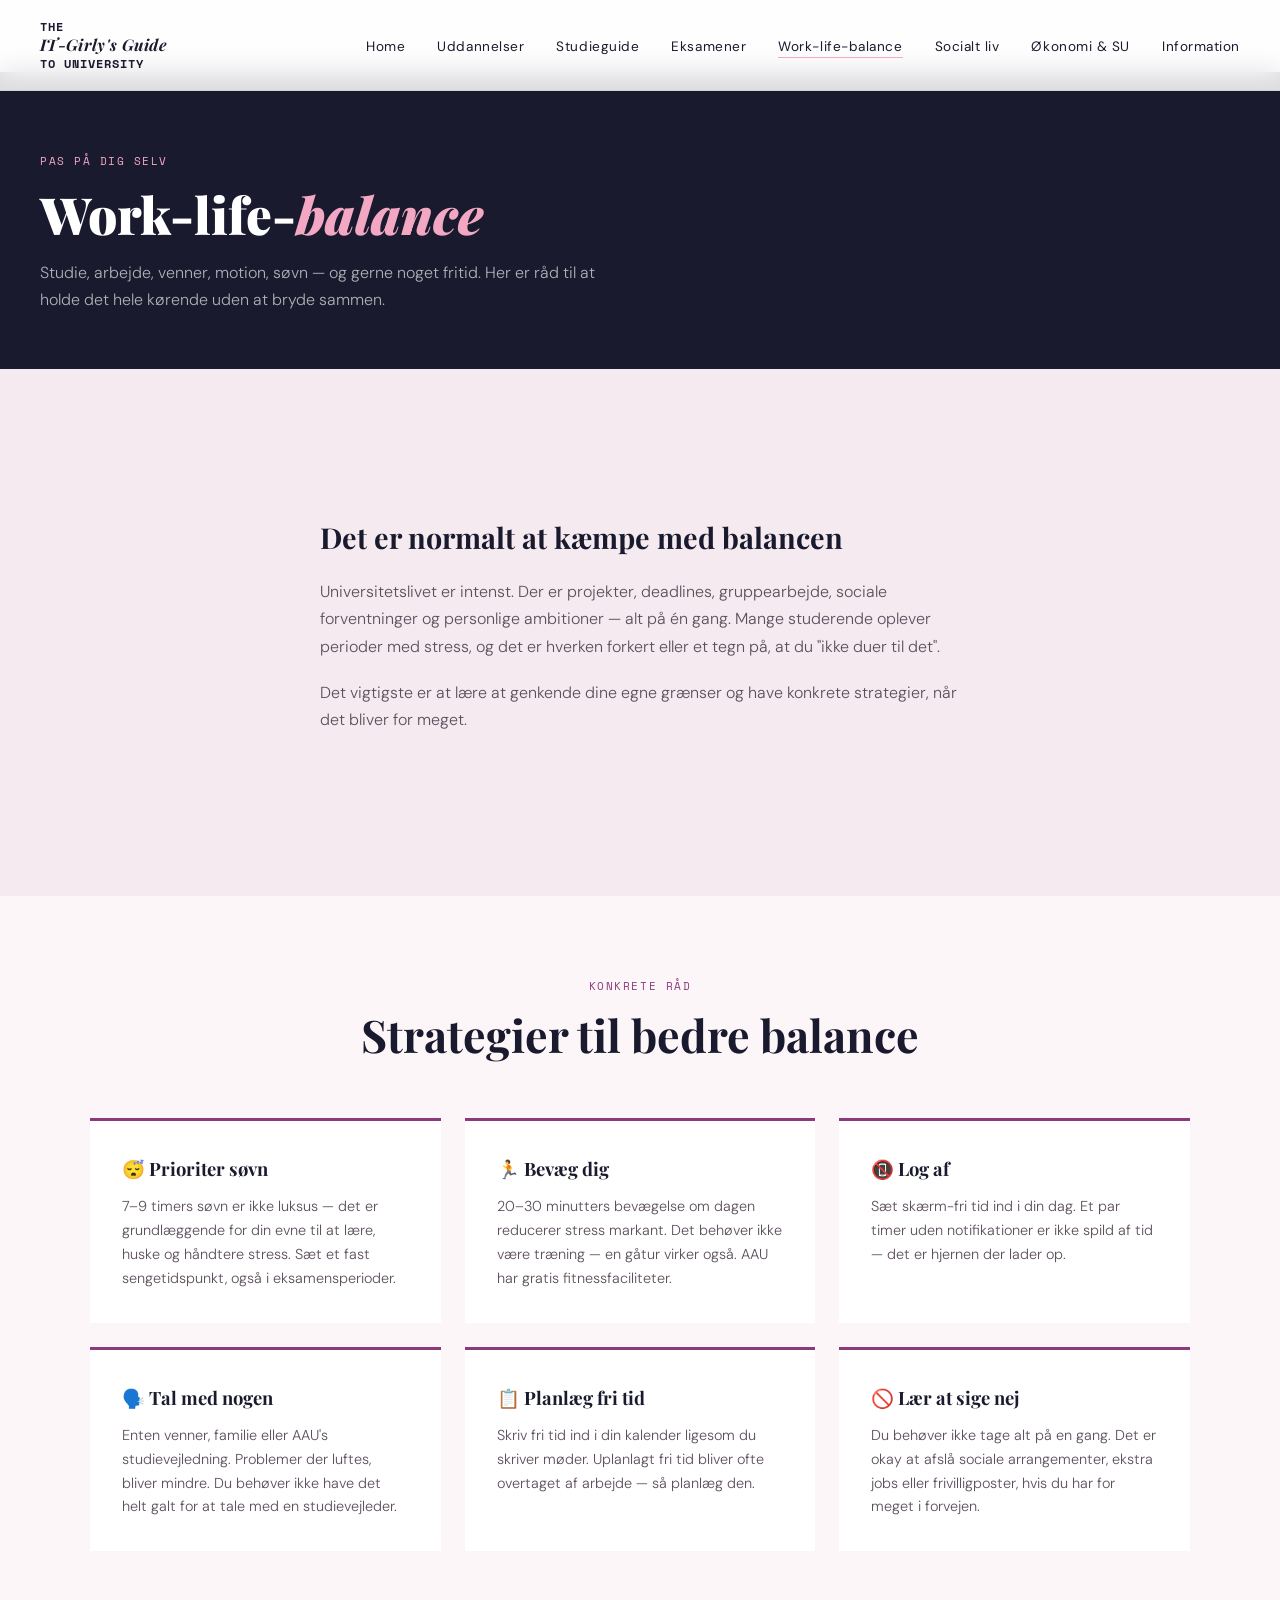
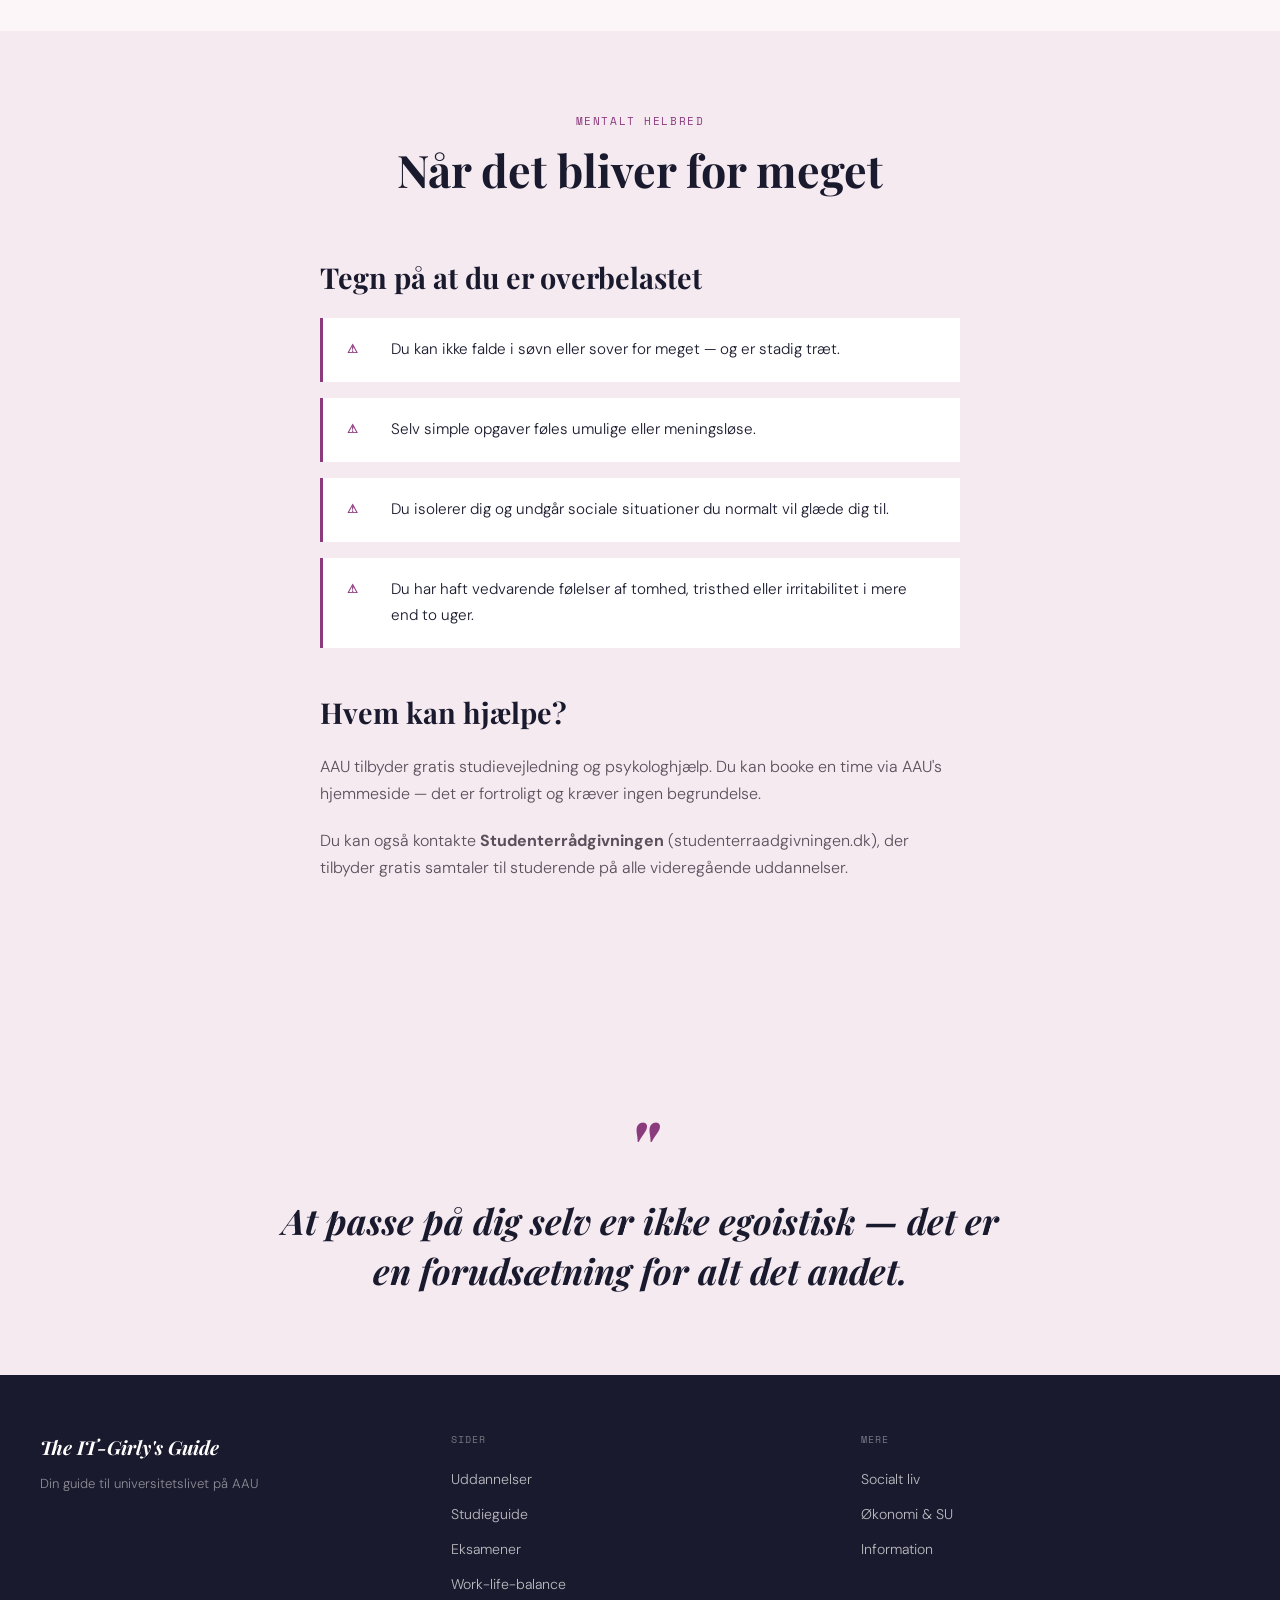
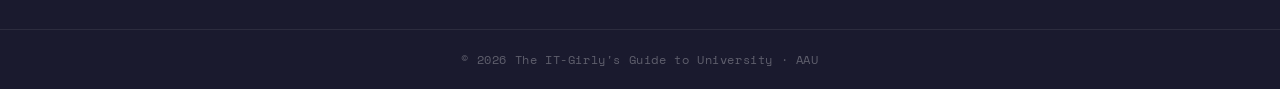
==== commit 052d5f6a: "Update balance.html" ====
--- a/balance.html
+++ b/balance.html
@@ -43,7 +43,7 @@
       <div class="content-block">
         <h2>Det er normalt at kæmpe med balancen</h2>
         <p>
-          Universitetslivet er intenst. Der er projekter, deadlines, gruppearbejde, sociale forventninger og personlige ambitioner — alt på én gang. Mange studerende oplever perioder med stress, og det er hverken forkert eller et tegn på, at du er "forkert til det".
+          Universitetslivet er intenst. Der er projekter, deadlines, gruppearbejde, sociale forventninger og personlige ambitioner — alt på én gang. Mange studerende oplever perioder med stress, og det er hverken forkert eller et tegn på, at du "ikke duer til det".
         </p>
         <p>
           Det vigtigste er at lære at genkende dine egne grænser og have konkrete strategier, når det bliver for meget.
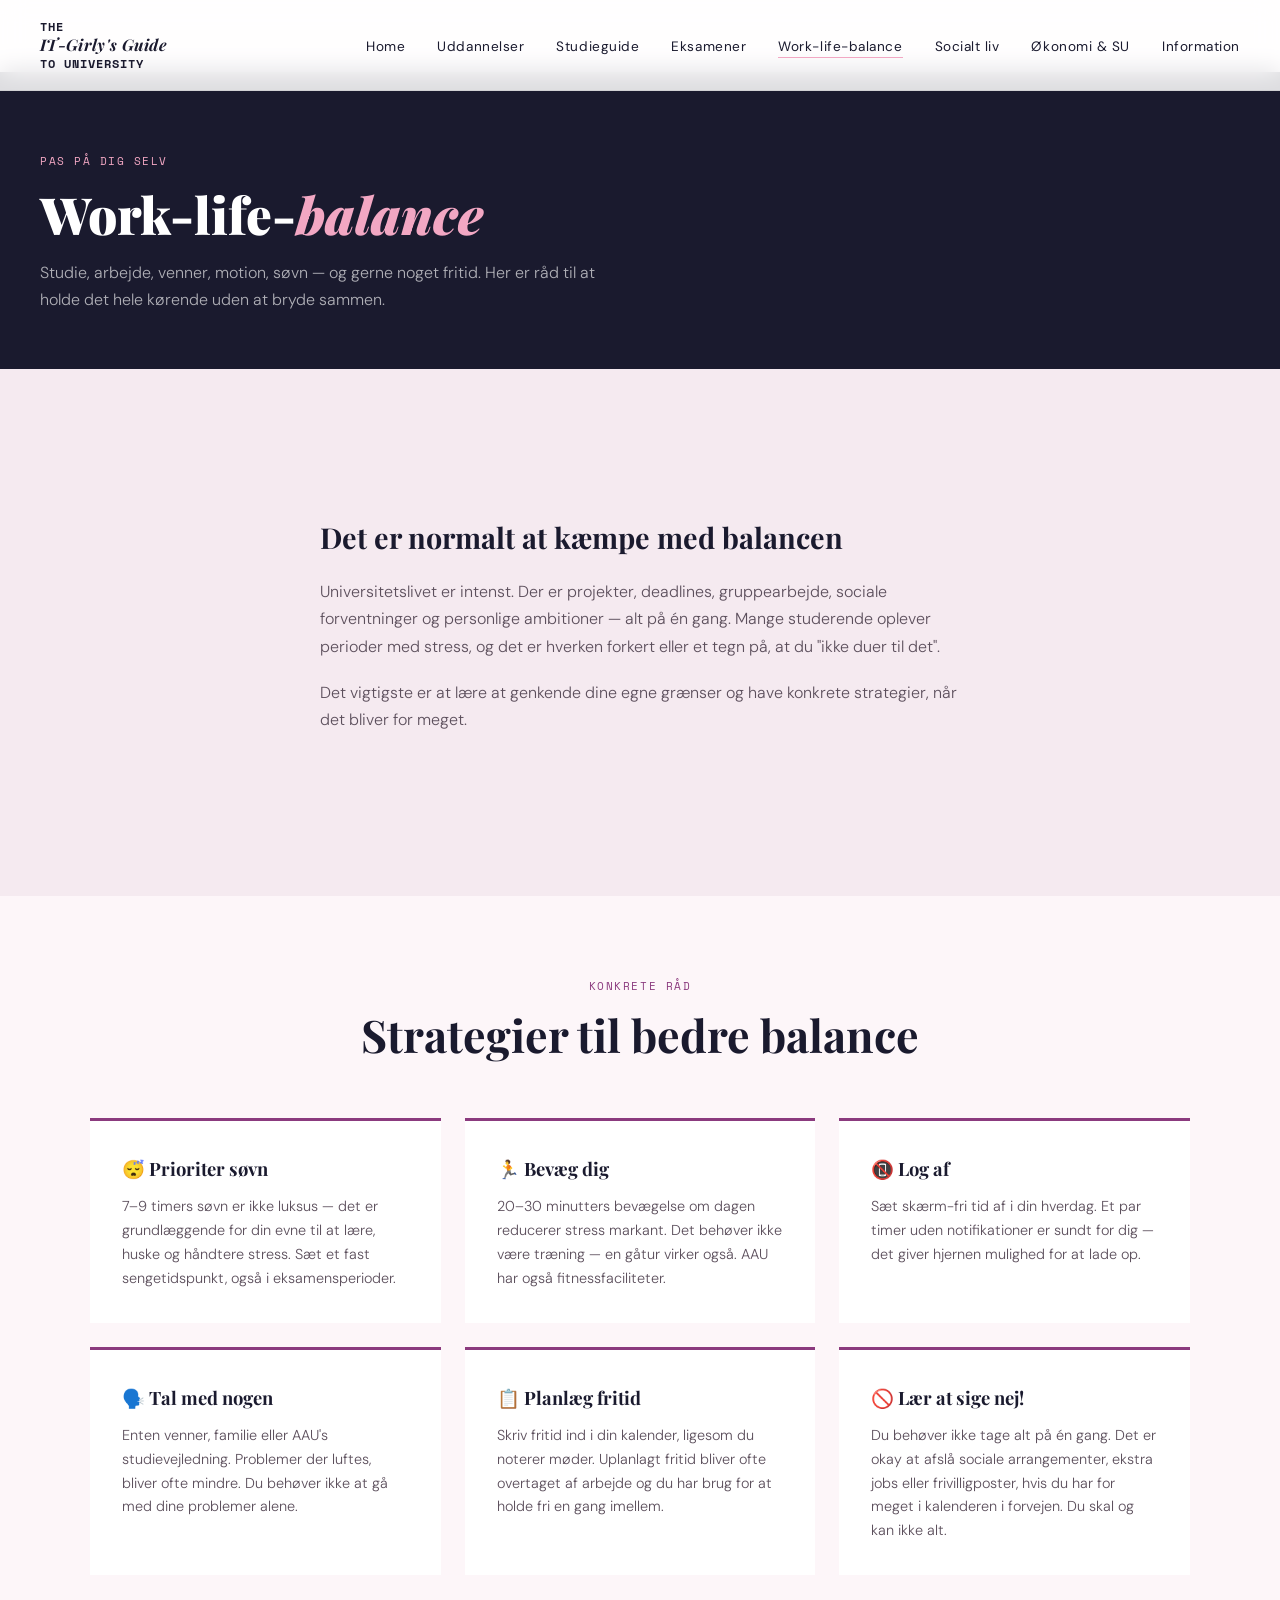
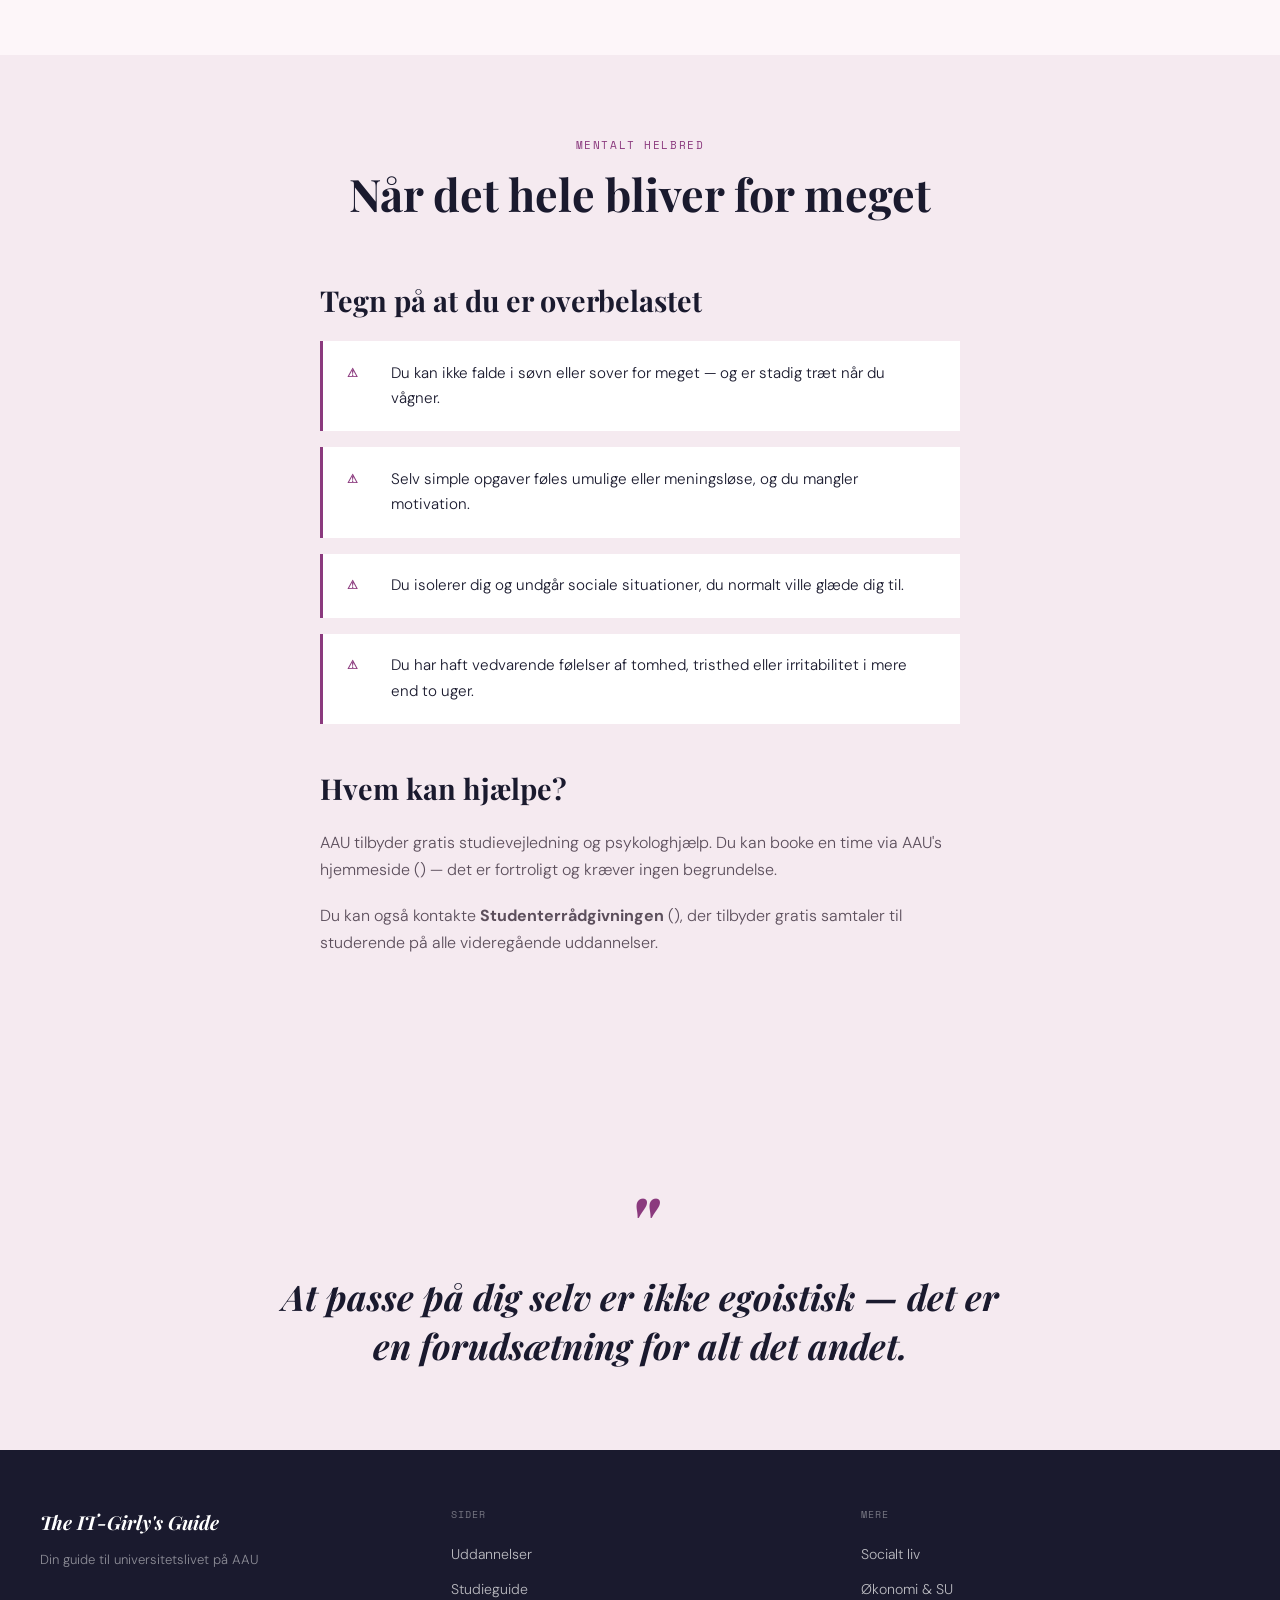
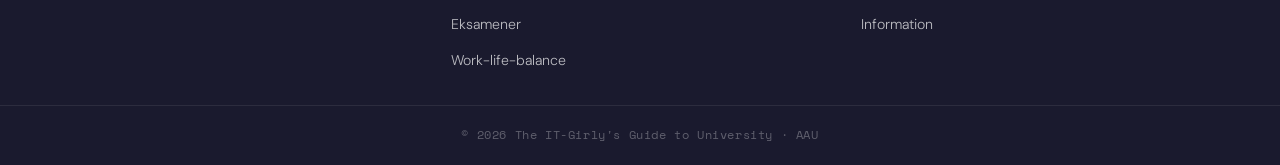
==== commit 5be09504: "Update balance.html" ====
--- a/balance.html
+++ b/balance.html
@@ -64,23 +64,23 @@
         </div>
         <div class="info-card">
           <h3>🏃 Bevæg dig</h3>
-          <p>20–30 minutters bevægelse om dagen reducerer stress markant. Det behøver ikke være træning — en gåtur virker også. AAU har gratis fitnessfaciliteter.</p>
+          <p>20–30 minutters bevægelse om dagen reducerer stress markant. Det behøver ikke være træning — en gåtur virker også. AAU har også fitnessfaciliteter.</p>
         </div>
         <div class="info-card">
           <h3>📵 Log af</h3>
-          <p>Sæt skærm-fri tid ind i din dag. Et par timer uden notifikationer er ikke spild af tid — det er hjernen der lader op.</p>
+          <p>Sæt skærm-fri tid af i din hverdag. Et par timer uden notifikationer er sundt for dig — det giver hjernen mulighed for at lade op.</p>
         </div>
         <div class="info-card">
           <h3>🗣️ Tal med nogen</h3>
-          <p>Enten venner, familie eller AAU's studievejledning. Problemer der luftes, bliver mindre. Du behøver ikke have det helt galt for at tale med en studievejleder.</p>
+          <p>Enten venner, familie eller AAU's studievejledning. Problemer der luftes, bliver ofte mindre. Du behøver ikke at gå med dine problemer alene.</p>
         </div>
         <div class="info-card">
-          <h3>📋 Planlæg fri tid</h3>
-          <p>Skriv fri tid ind i din kalender ligesom du skriver møder. Uplanlagt fri tid bliver ofte overtaget af arbejde — så planlæg den.</p>
+          <h3>📋 Planlæg fritid</h3>
+          <p>Skriv fritid ind i din kalender, ligesom du noterer møder. Uplanlagt fritid bliver ofte overtaget af arbejde og du har brug for at holde fri en gang imellem.</p>
         </div>
         <div class="info-card">
-          <h3>🚫 Lær at sige nej</h3>
-          <p>Du behøver ikke tage alt på en gang. Det er okay at afslå sociale arrangementer, ekstra jobs eller frivilligposter, hvis du har for meget i forvejen.</p>
+          <h3>🚫 Lær at sige nej!</h3>
+          <p>Du behøver ikke tage alt på én gang. Det er okay at afslå sociale arrangementer, ekstra jobs eller frivilligposter, hvis du har for meget i kalenderen i forvejen. Du skal og kan ikke alt.</p>
         </div>
       </div>
     </section>
@@ -89,22 +89,22 @@
     <section class="section section--light">
       <div class="section__header">
         <p class="section__eyebrow">Mentalt helbred</p>
-        <h2 class="section__title">Når det bliver for meget</h2>
+        <h2 class="section__title">Når det hele bliver for meget</h2>
       </div>
       <div class="content-block" style="padding-top: 0; margin-top: 0;">
         <h2>Tegn på at du er overbelastet</h2>
         <ul class="tip-list">
           <li>
             <span class="tip-number">⚠</span>
-            <span class="tip-text">Du kan ikke falde i søvn eller sover for meget — og er stadig træt.</span>
+            <span class="tip-text">Du kan ikke falde i søvn eller sover for meget — og er stadig træt når du vågner.</span>
           </li>
           <li>
             <span class="tip-number">⚠</span>
-            <span class="tip-text">Selv simple opgaver føles umulige eller meningsløse.</span>
+            <span class="tip-text">Selv simple opgaver føles umulige eller meningsløse, og du mangler motivation.</span>
           </li>
           <li>
             <span class="tip-number">⚠</span>
-            <span class="tip-text">Du isolerer dig og undgår sociale situationer du normalt vil glæde dig til.</span>
+            <span class="tip-text">Du isolerer dig og undgår sociale situationer, du normalt ville glæde dig til.</span>
           </li>
           <li>
             <span class="tip-number">⚠</span>
@@ -113,8 +113,8 @@
         </ul>
 
         <h2 style="margin-top: 2.5rem;">Hvem kan hjælpe?</h2>
-        <p>AAU tilbyder gratis studievejledning og psykologhjælp. Du kan booke en time via AAU's hjemmeside — det er fortroligt og kræver ingen begrundelse.</p>
-        <p>Du kan også kontakte <strong>Studenterrådgivningen</strong> (studenterraadgivningen.dk), der tilbyder gratis samtaler til studerende på alle videregående uddannelser.</p>
+        <p>AAU tilbyder gratis studievejledning og psykologhjælp. Du kan booke en time via AAU's hjemmeside (<em><https://www.studerende.aau.dk/studieliv></em>) — det er fortroligt og kræver ingen begrundelse.</p>
+        <p>Du kan også kontakte <strong>Studenterrådgivningen</strong> (<em><https://srg.dk></em>), der tilbyder gratis samtaler til studerende på alle videregående uddannelser.</p>
       </div>
     </section>
 
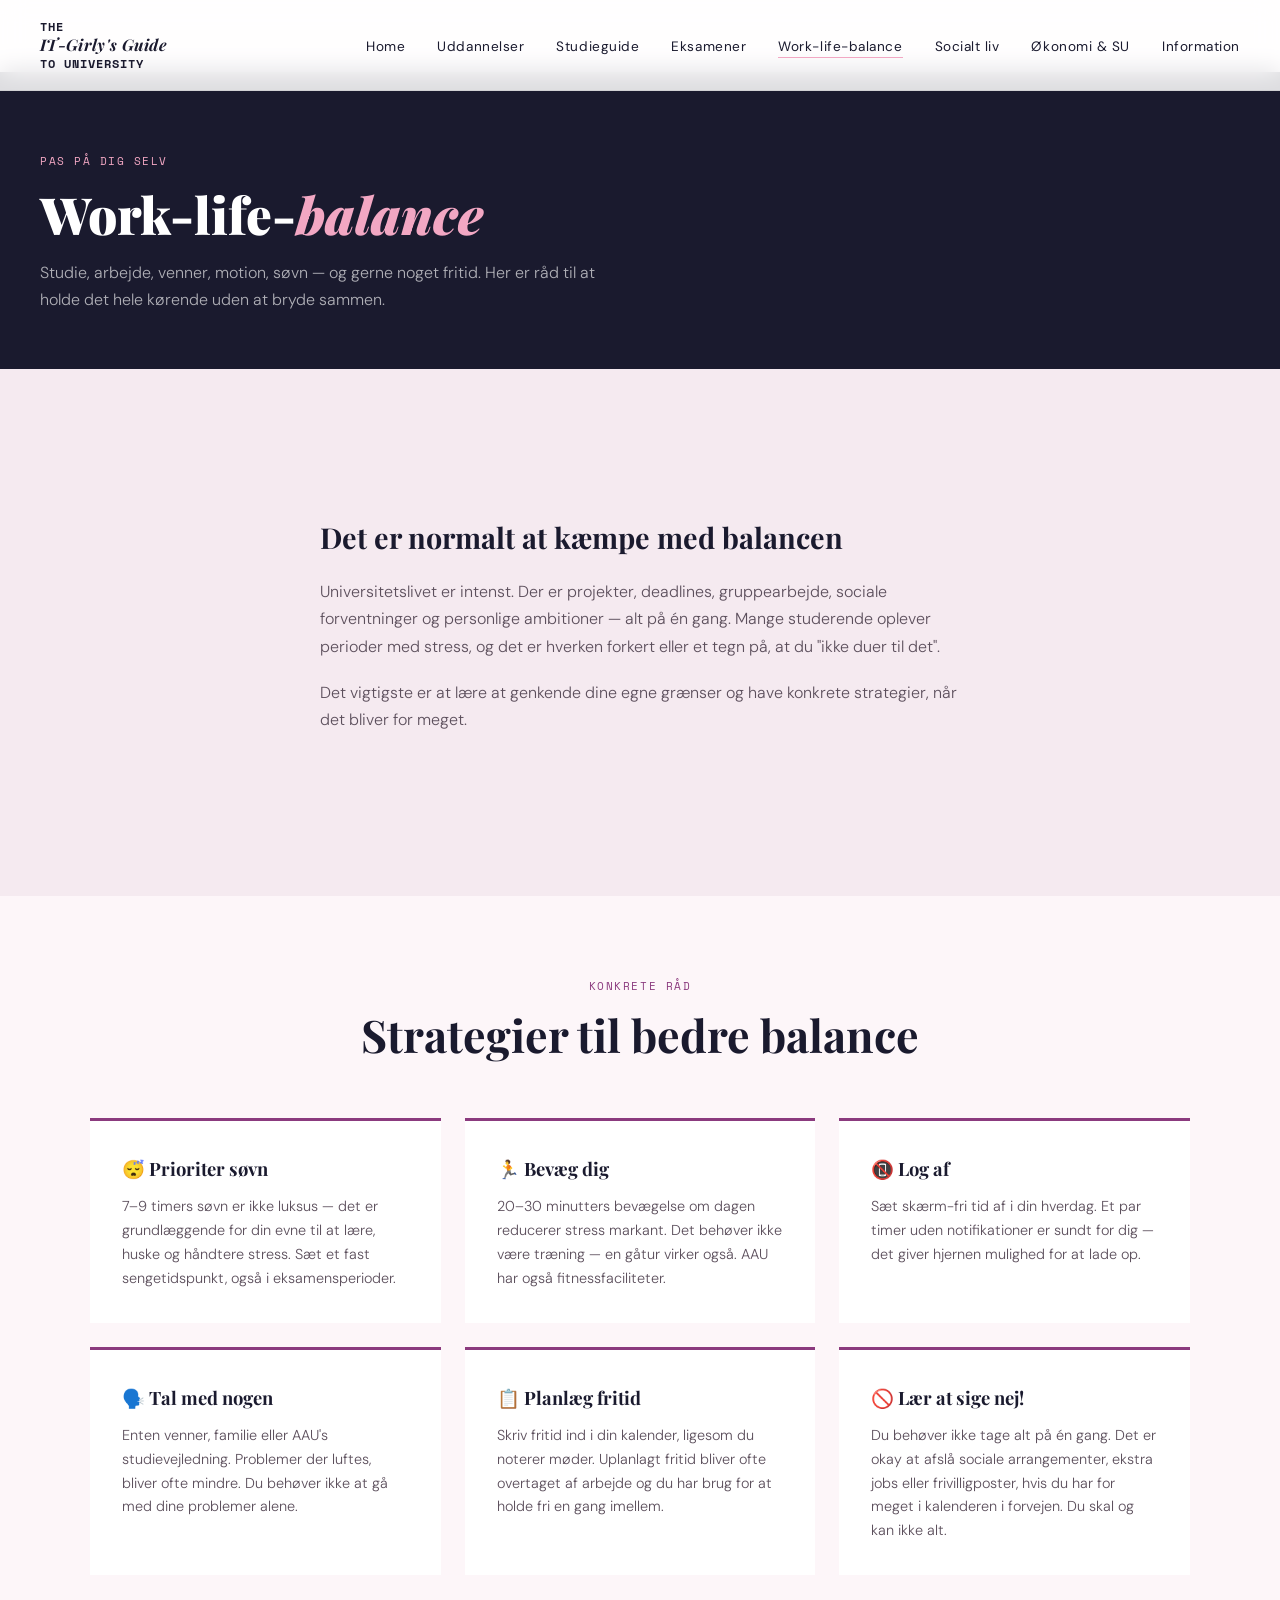
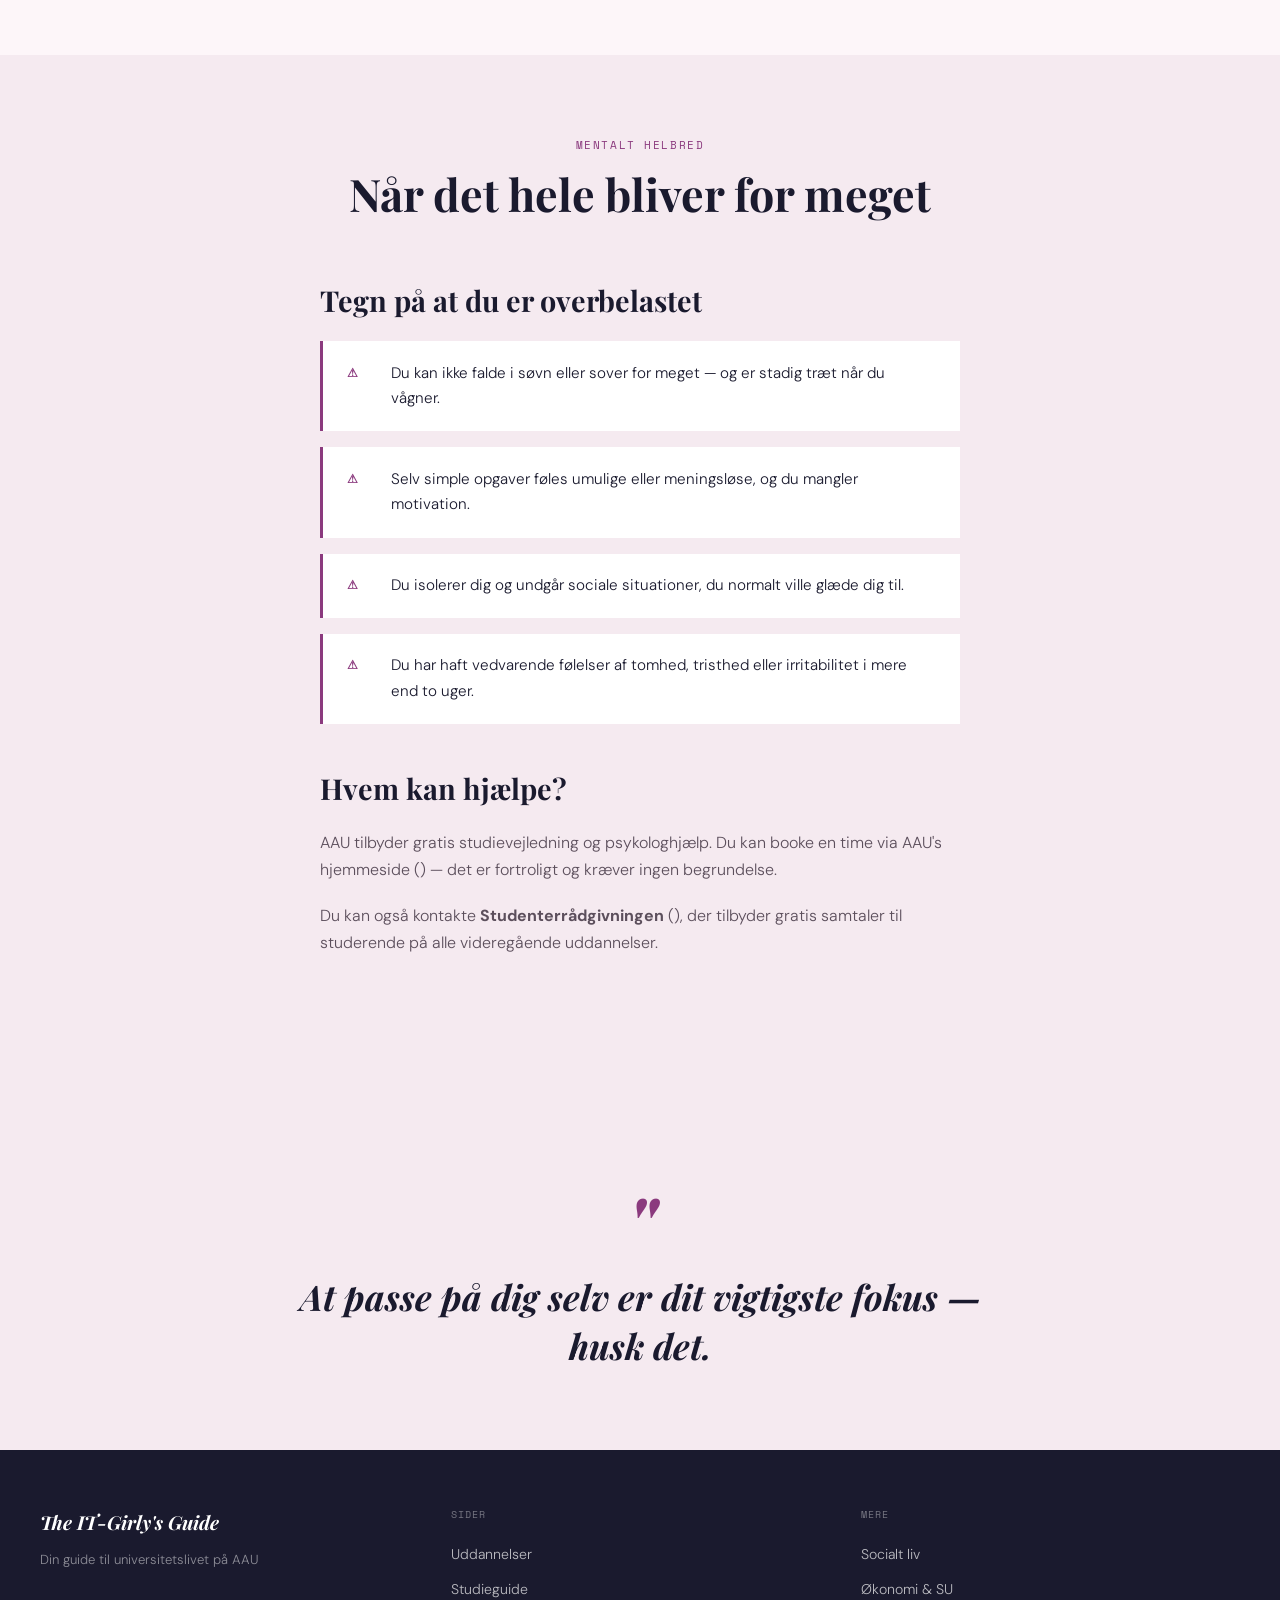
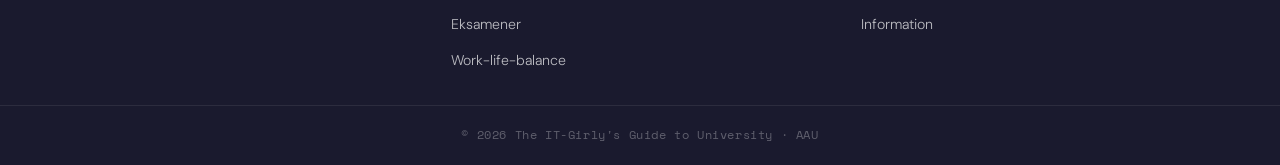
==== commit 5dd194a1: "Update balance.html" ====
--- a/balance.html
+++ b/balance.html
@@ -121,7 +121,7 @@
     <!-- QUOTE -->
     <section class="quote-section">
       <blockquote>
-        At passe på dig selv er ikke egoistisk — det er en forudsætning for alt det andet.
+        At passe på dig selv er dit vigtigste fokus — husk det.
       </blockquote>
     </section>
 
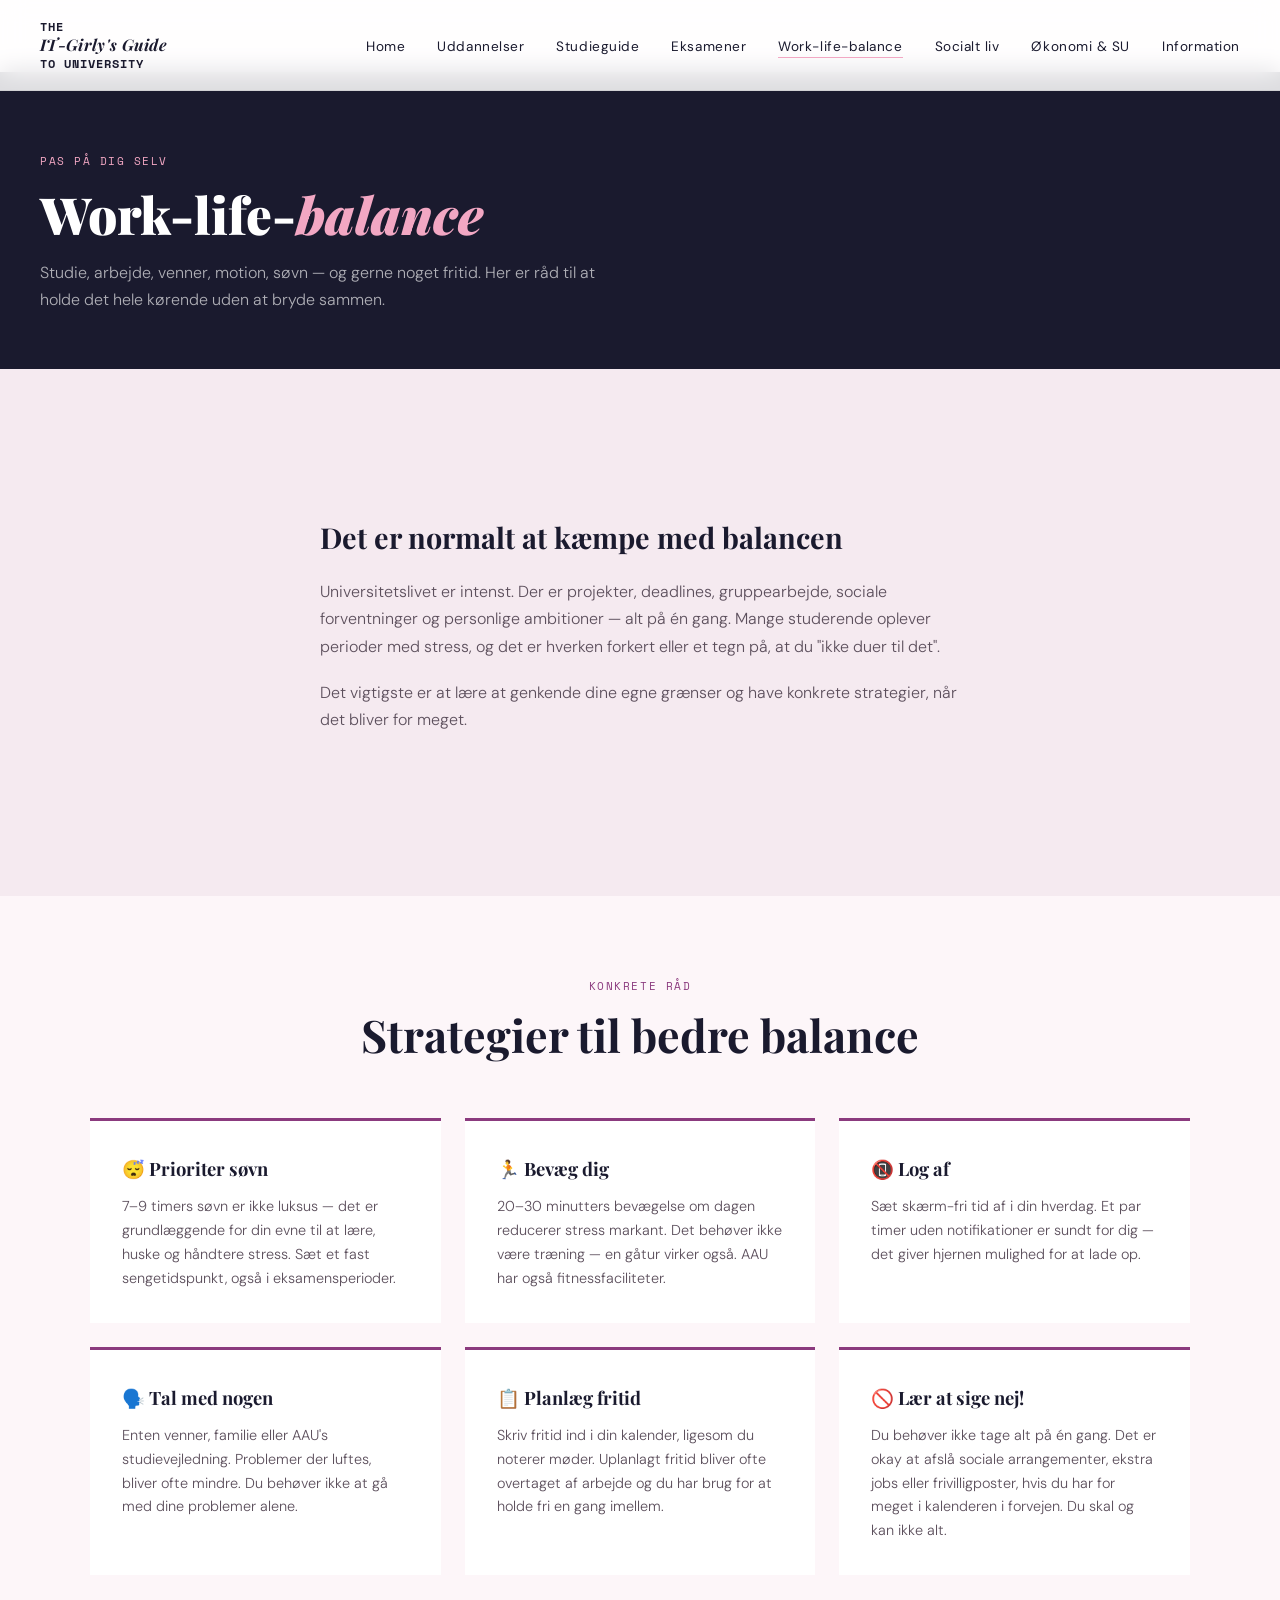
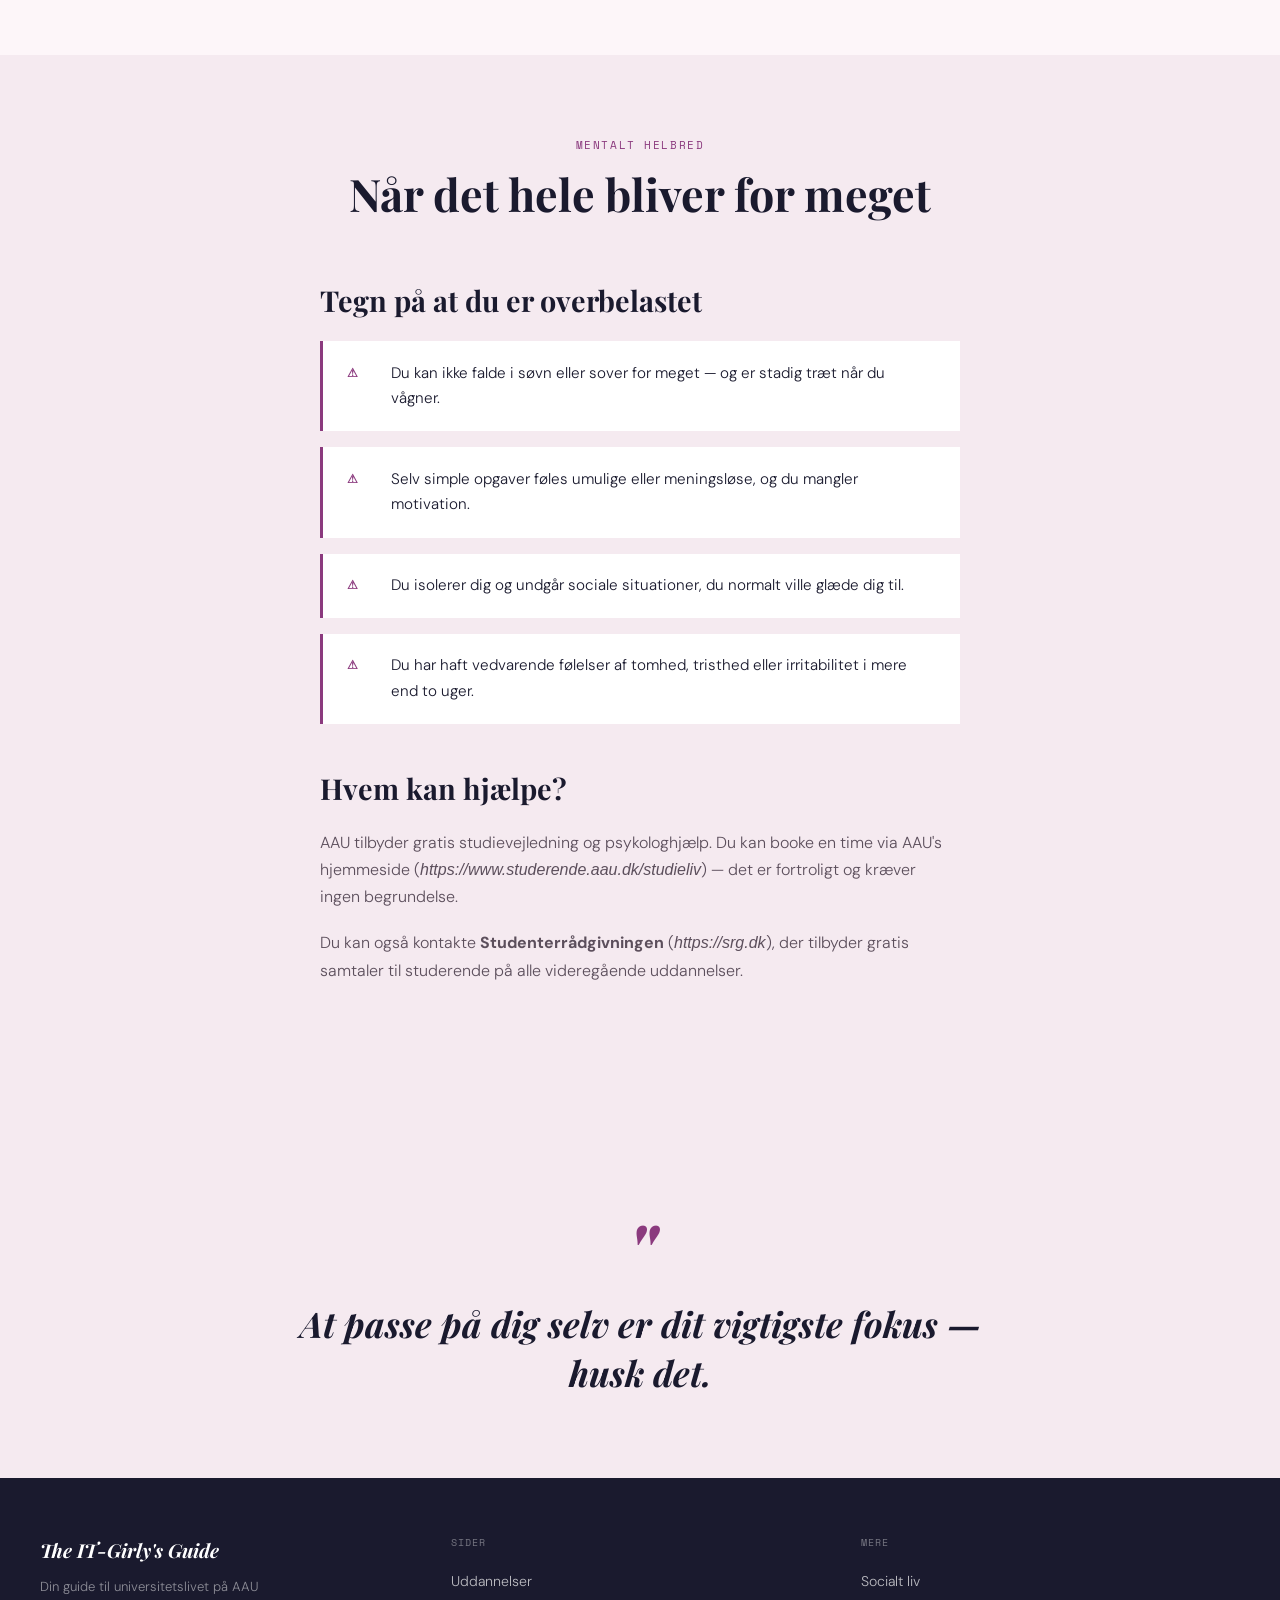
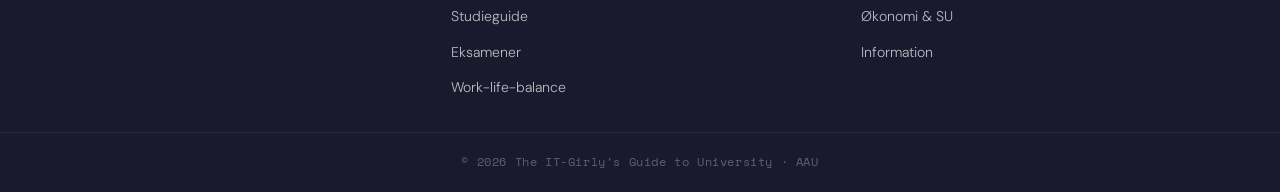
==== commit 5df12004: "Update balance.html" ====
--- a/balance.html
+++ b/balance.html
@@ -113,11 +113,12 @@
         </ul>
 
         <h2 style="margin-top: 2.5rem;">Hvem kan hjælpe?</h2>
-        <p>AAU tilbyder gratis studievejledning og psykologhjælp. Du kan booke en time via AAU's hjemmeside (<em><https://www.studerende.aau.dk/studieliv></em>) — det er fortroligt og kræver ingen begrundelse.</p>
-        <p>Du kan også kontakte <strong>Studenterrådgivningen</strong> (<em><https://srg.dk></em>), der tilbyder gratis samtaler til studerende på alle videregående uddannelser.</p>
+        <p>AAU tilbyder gratis studievejledning og psykologhjælp. Du kan booke en time via AAU's hjemmeside (<em>https://www.studerende.aau.dk/studieliv</em>) — det er fortroligt og kræver ingen begrundelse.</p>
+        <p>Du kan også kontakte <strong>Studenterrådgivningen</strong> (<em>https://srg.dk</em>), der tilbyder gratis samtaler til studerende på alle videregående uddannelser.</p>
       </div>
     </section>
 
+    <p><https:aau.dk></https:aau.dk></p>
     <!-- QUOTE -->
     <section class="quote-section">
       <blockquote>
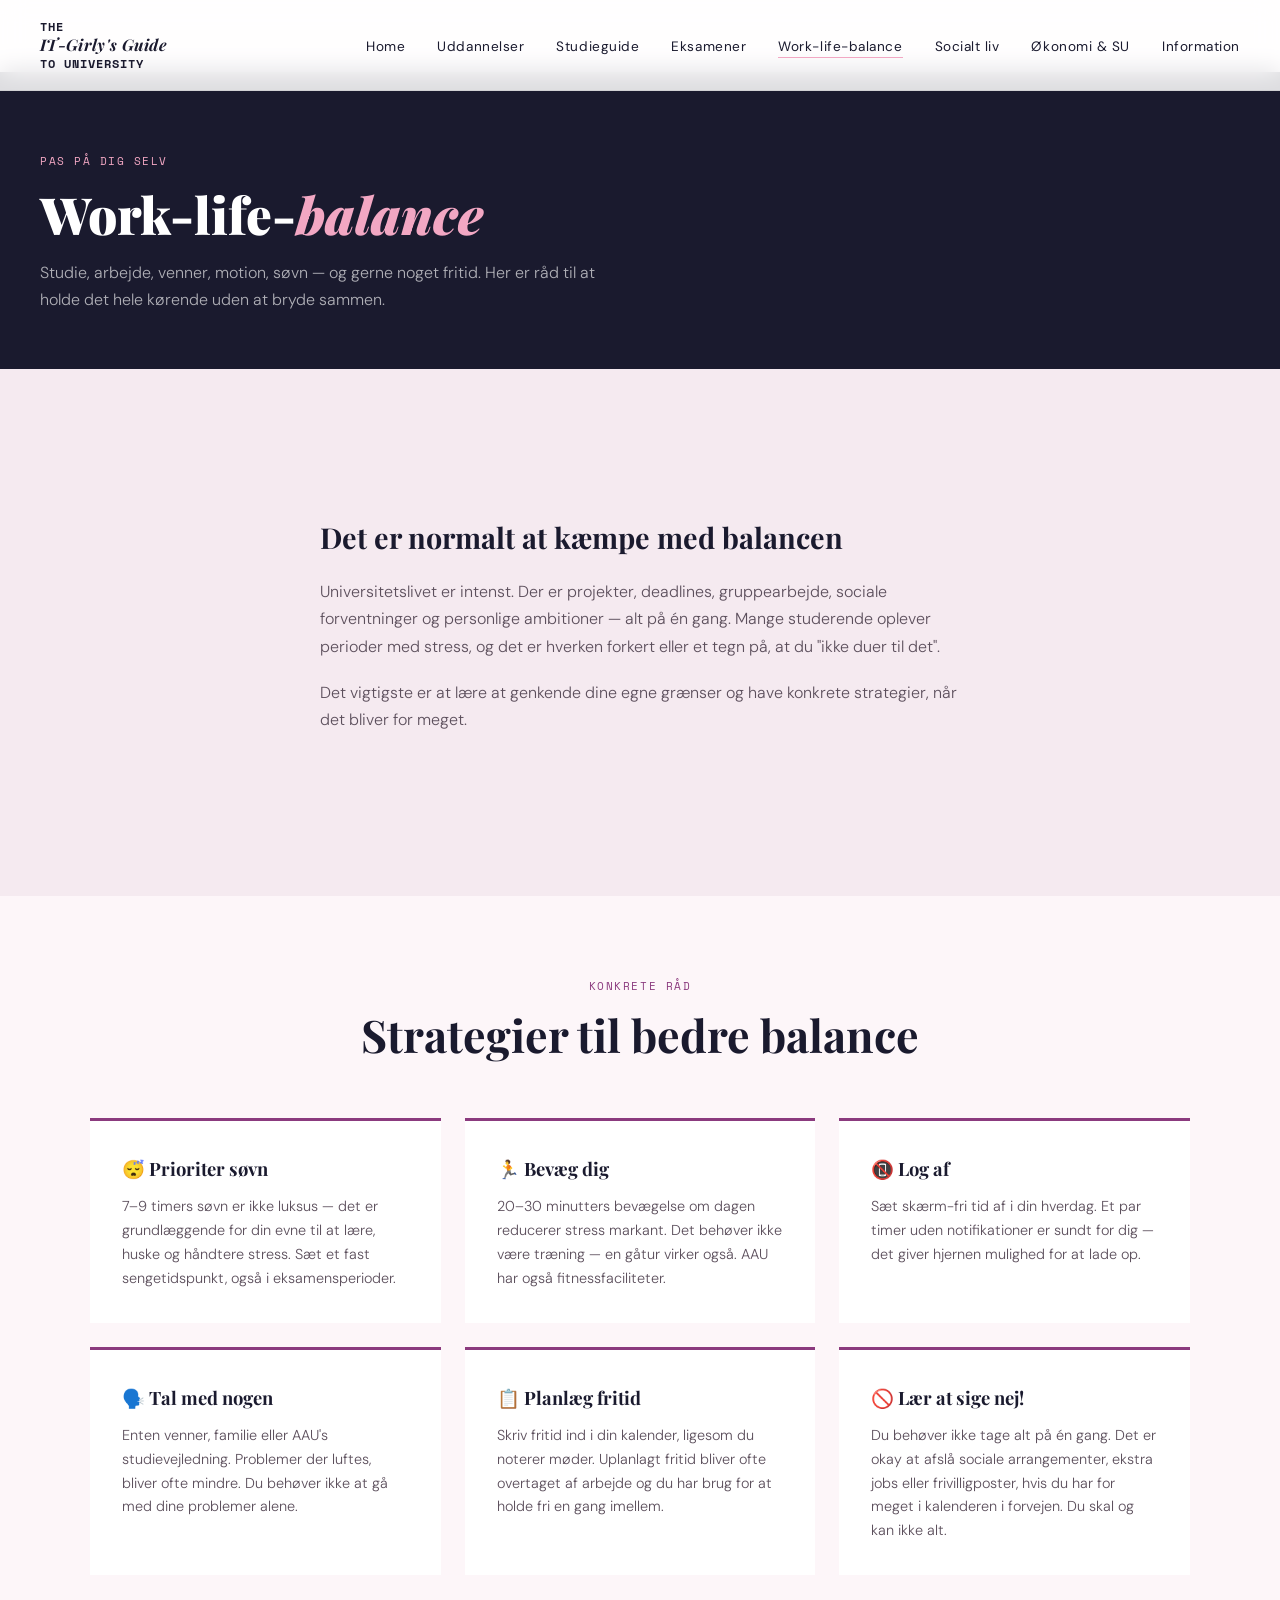
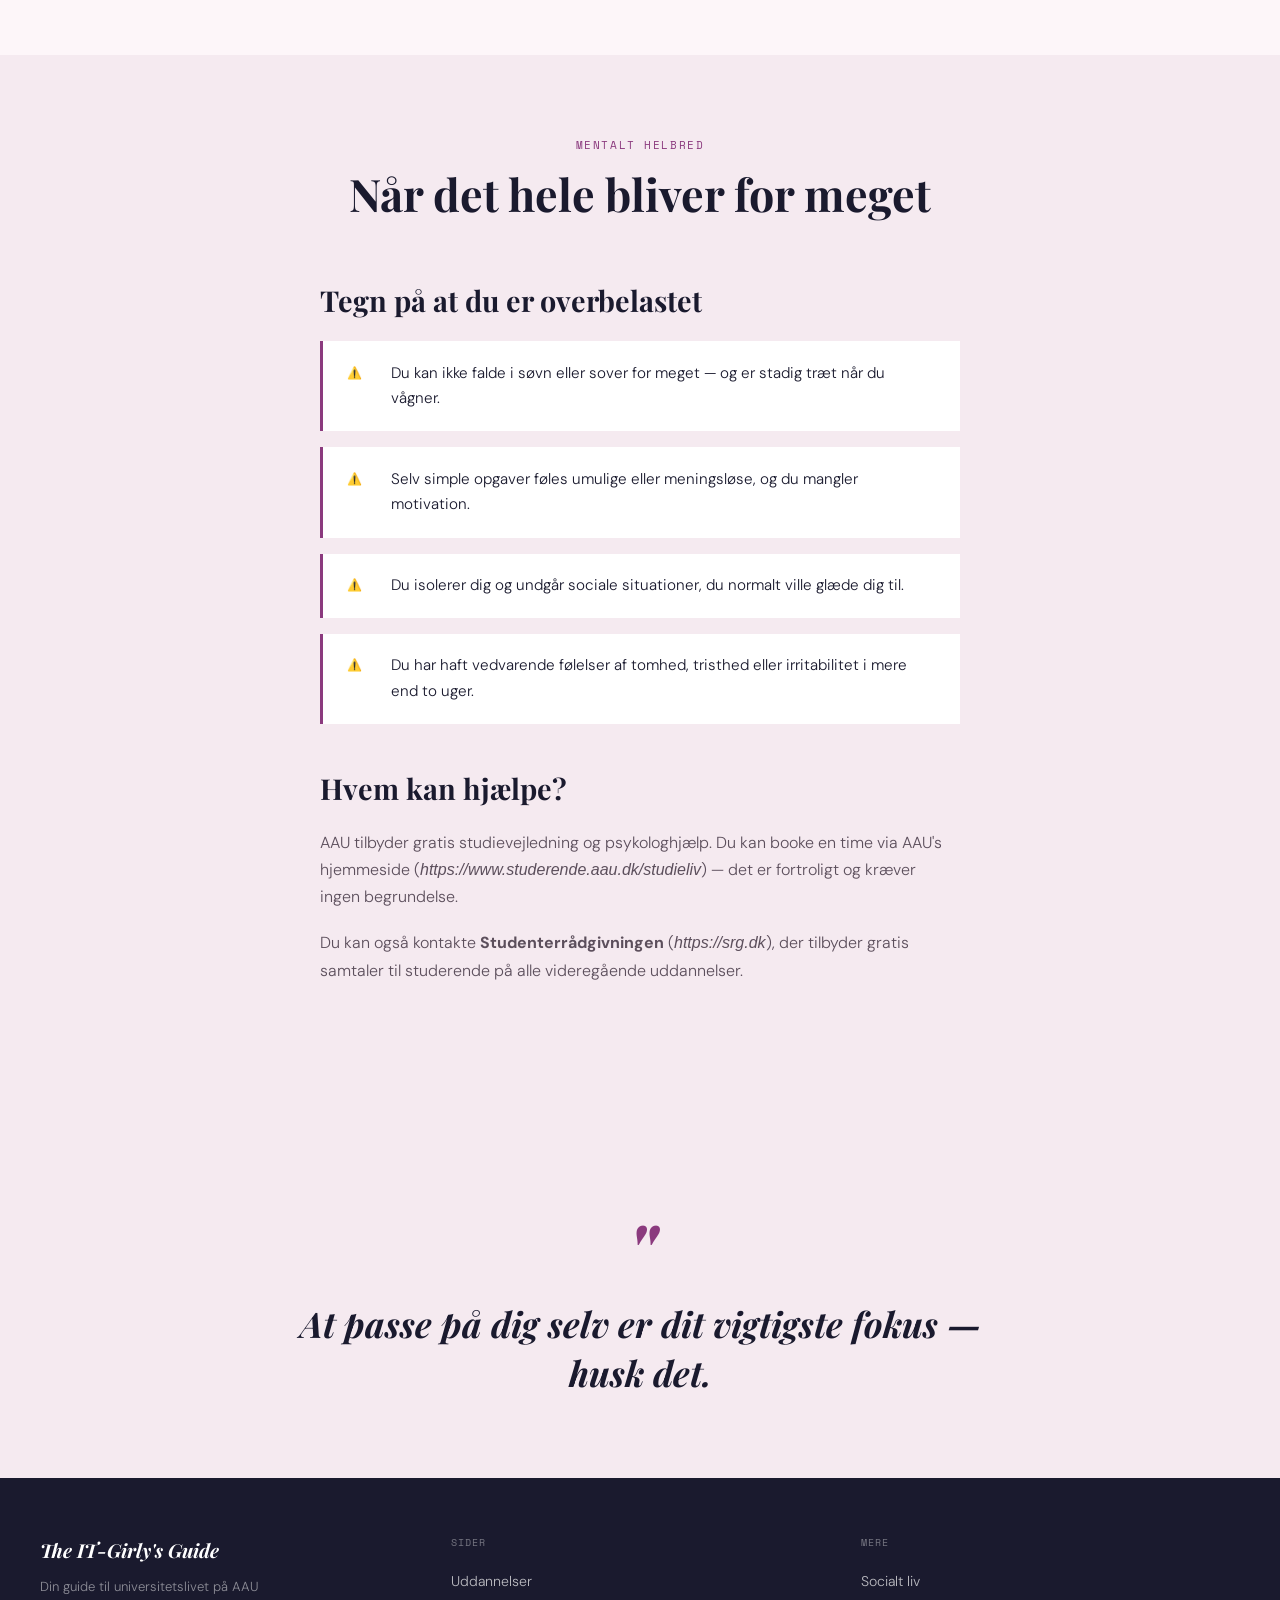
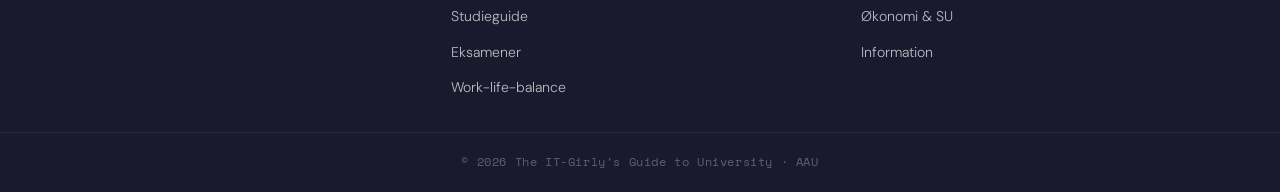
==== commit 078d1650: "Update balance.html" ====
--- a/balance.html
+++ b/balance.html
@@ -95,19 +95,19 @@
         <h2>Tegn på at du er overbelastet</h2>
         <ul class="tip-list">
           <li>
-            <span class="tip-number">⚠</span>
+            <span class="tip-number">⚠️</span>
             <span class="tip-text">Du kan ikke falde i søvn eller sover for meget — og er stadig træt når du vågner.</span>
           </li>
           <li>
-            <span class="tip-number">⚠</span>
+            <span class="tip-number">⚠️</span>
             <span class="tip-text">Selv simple opgaver føles umulige eller meningsløse, og du mangler motivation.</span>
           </li>
           <li>
-            <span class="tip-number">⚠</span>
+            <span class="tip-number">⚠️</span>
             <span class="tip-text">Du isolerer dig og undgår sociale situationer, du normalt ville glæde dig til.</span>
           </li>
           <li>
-            <span class="tip-number">⚠</span>
+            <span class="tip-number">⚠️</span>
             <span class="tip-text">Du har haft vedvarende følelser af tomhed, tristhed eller irritabilitet i mere end to uger.</span>
           </li>
         </ul>
@@ -118,7 +118,6 @@
       </div>
     </section>
 
-    <p><https:aau.dk></https:aau.dk></p>
     <!-- QUOTE -->
     <section class="quote-section">
       <blockquote>
